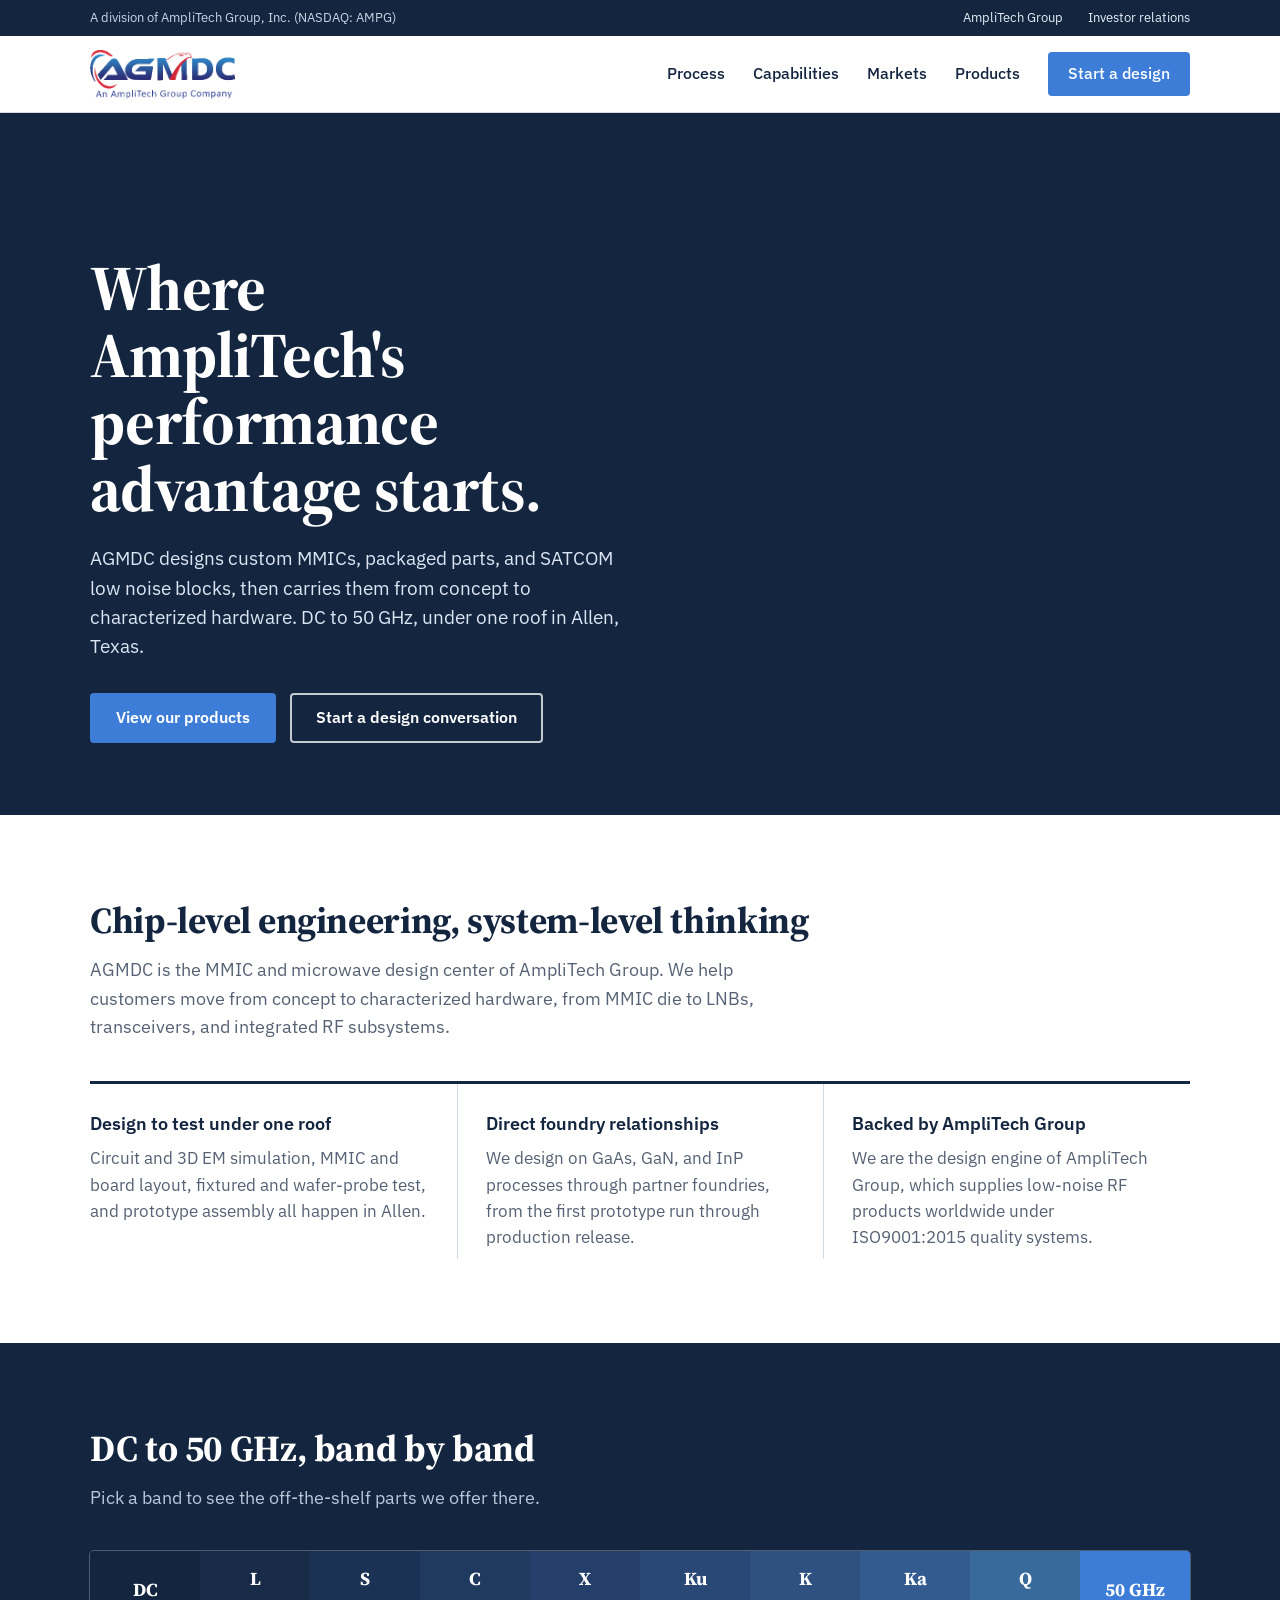
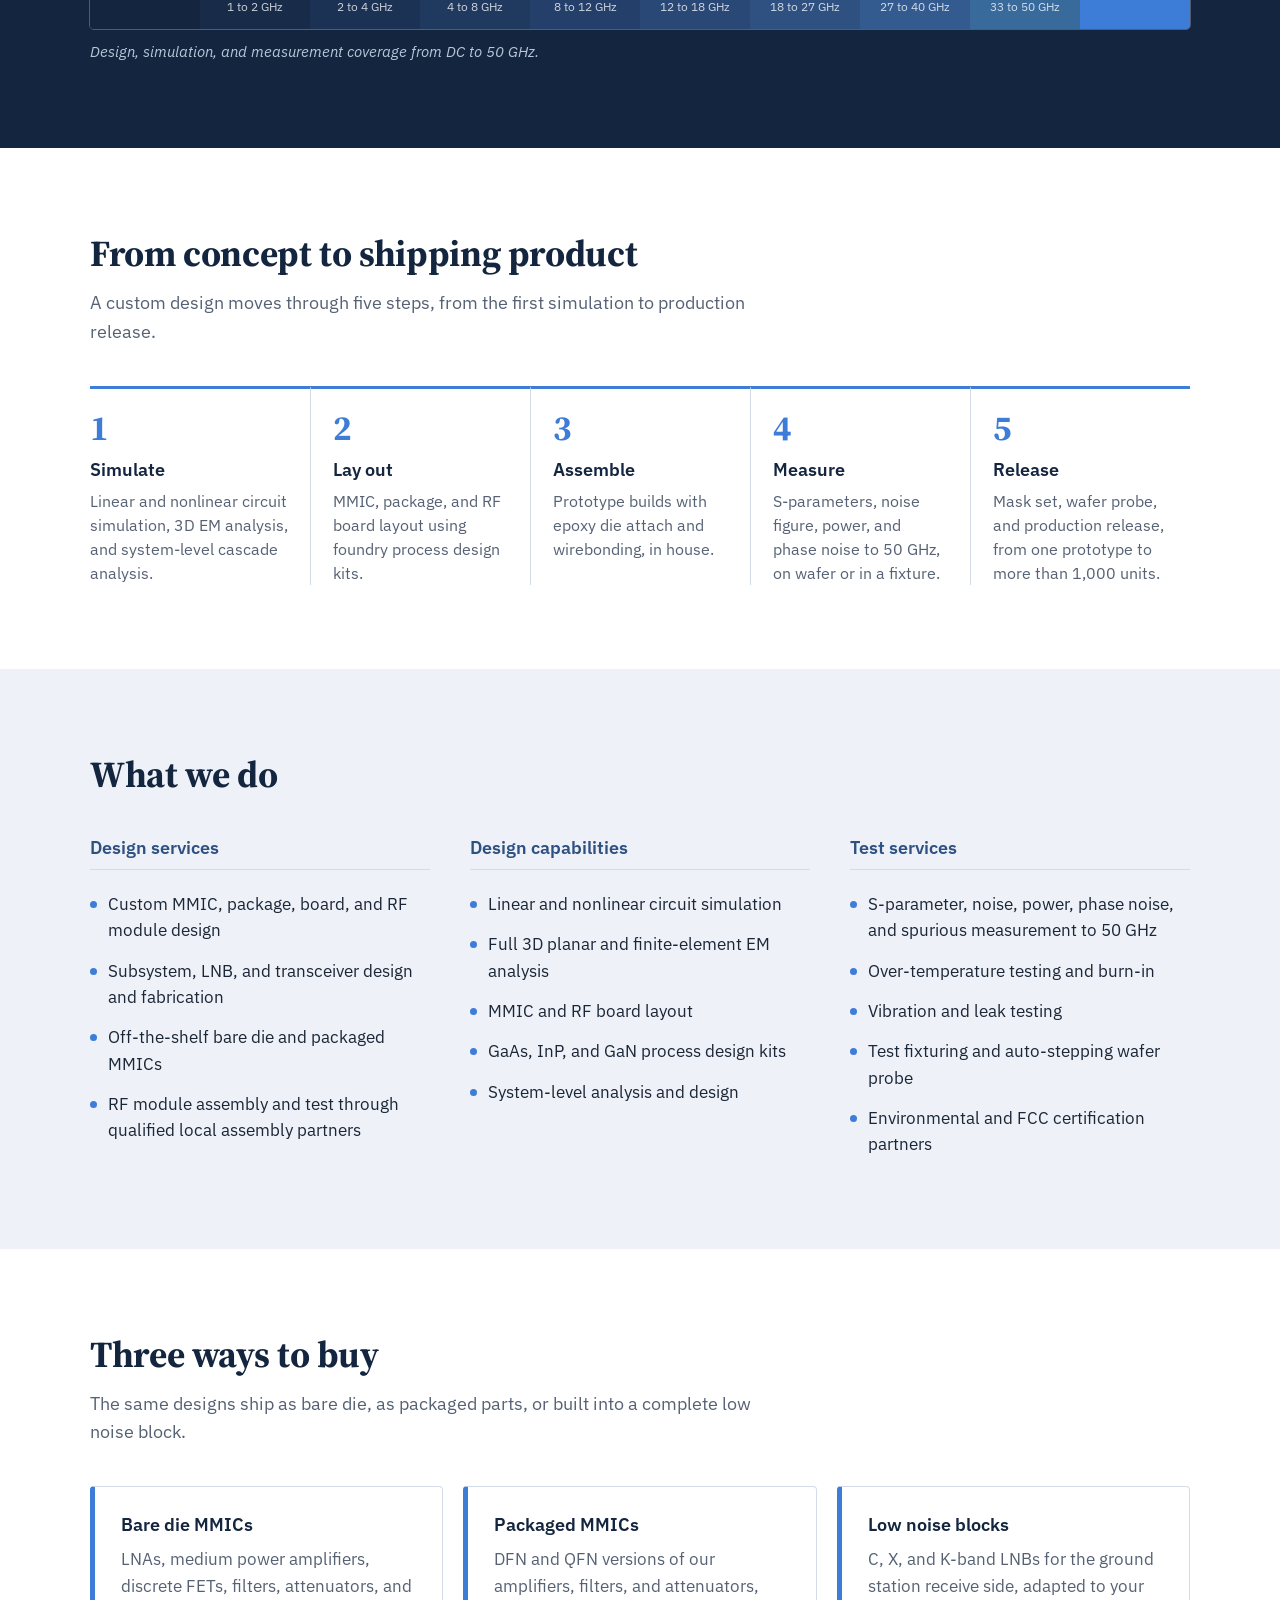
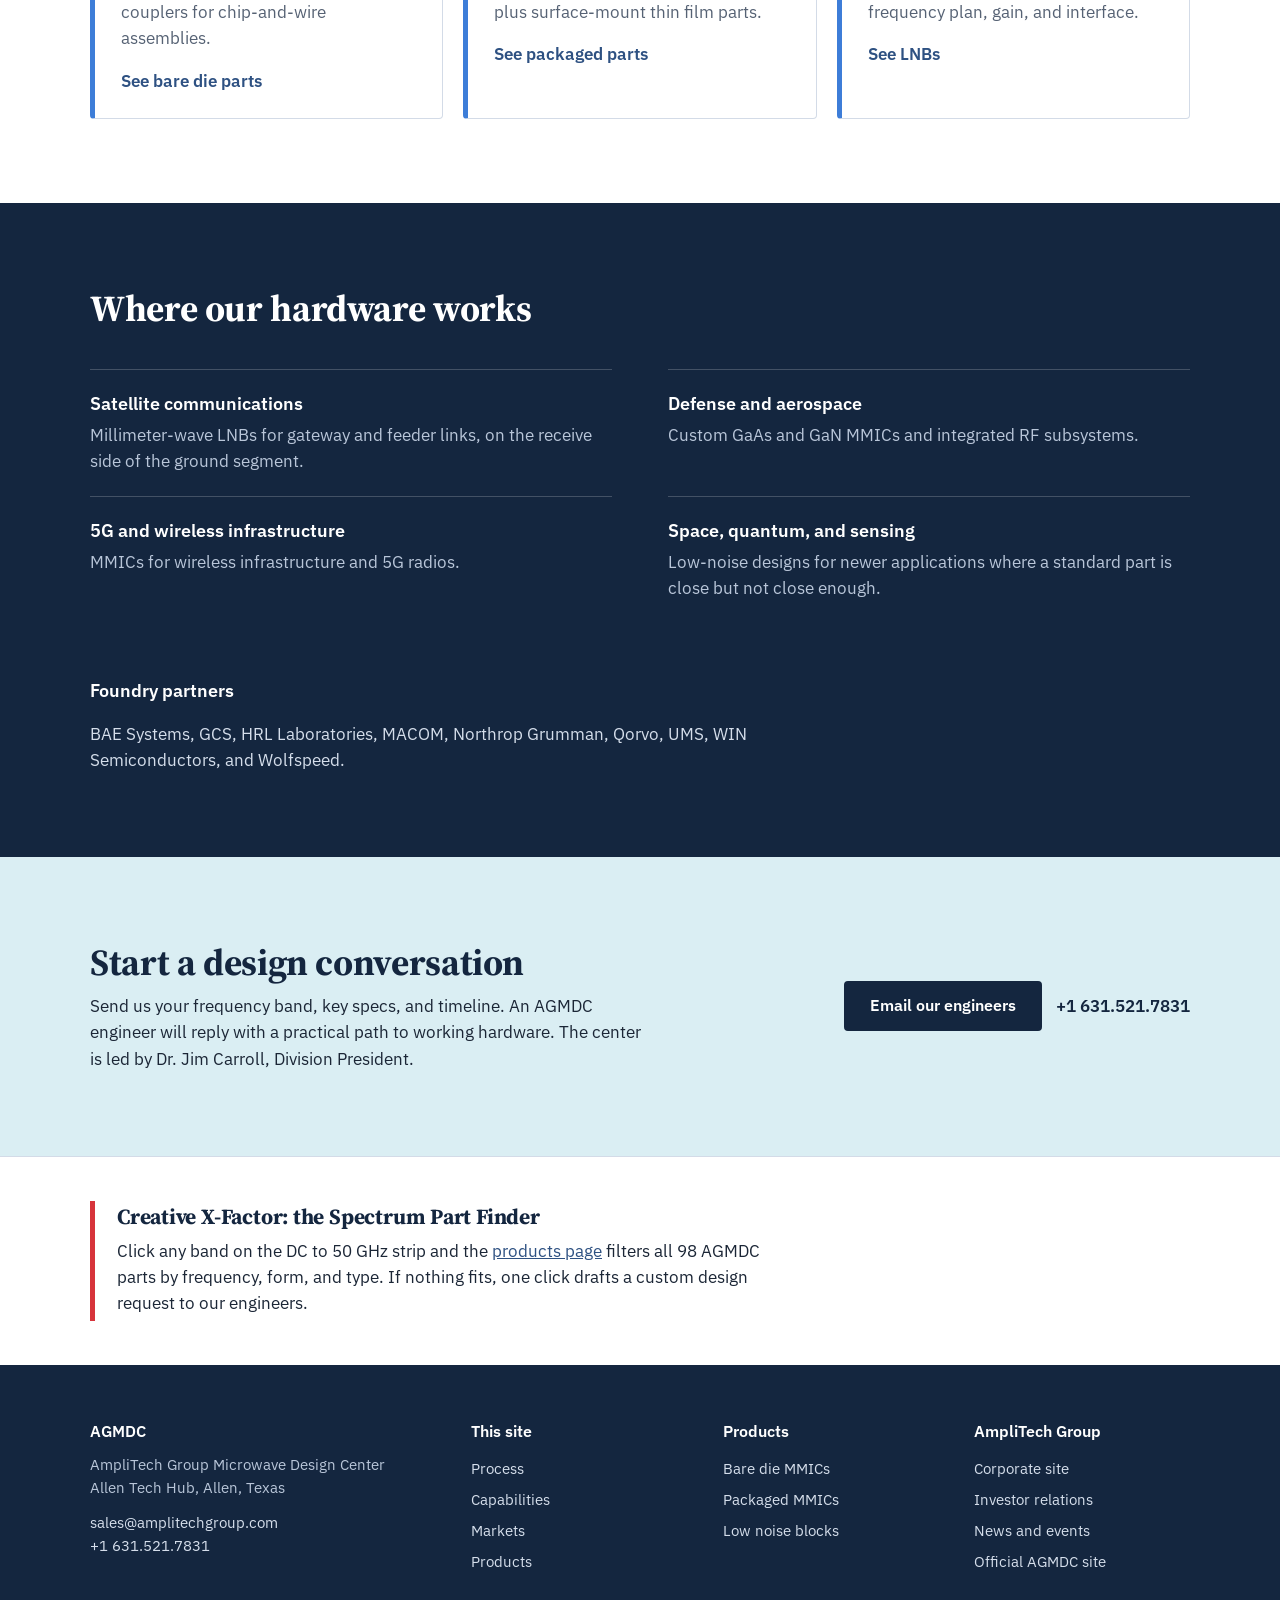
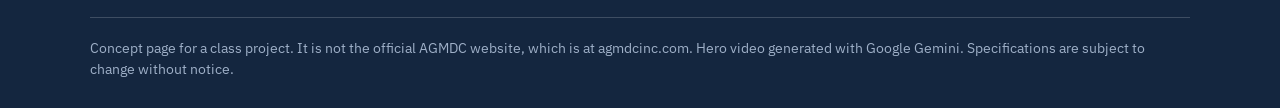
==== index.html @ 23bcea7c "Add files via upload Added initial pages - still need to stich in chatbot" ====
<!DOCTYPE html>
<html lang="en">
<head>
  <meta charset="utf-8">
  <meta name="viewport" content="width=device-width, initial-scale=1">
  <meta name="robots" content="noindex">
  <title>AGMDC | AmpliTech Group Microwave Design Center</title>
  <meta name="description" content="Concept page for AGMDC, the MMIC and microwave design center of AmpliTech Group. Custom MMICs, packaged parts, and SATCOM low noise blocks from concept to characterized hardware.">
  <link rel="preconnect" href="https://fonts.googleapis.com">
  <link rel="preconnect" href="https://fonts.gstatic.com" crossorigin>
  <link href="https://fonts.googleapis.com/css2?family=IBM+Plex+Sans:ital,wght@0,400;0,500;0,600;1,400&family=Source+Serif+4:wght@700&display=swap" rel="stylesheet">
  <link rel="stylesheet" href="styles.css">
</head>
<body>

  <div class="utility">
    <div class="wrap">
      <span class="tagline">A division of AmpliTech Group, Inc. (NASDAQ: AMPG)</span>
      <span>
        <a href="https://www.amplitechgroup.com">AmpliTech Group</a>
        <a href="https://www.amplitechgroup.com/investor-relations/">Investor relations</a>
      </span>
    </div>
  </div>

  <header class="nav">
    <div class="wrap">
      <a class="nav-logo" href="index.html"><img src="logo.png" alt="AGMDC, an AmpliTech Group company"></a>
      <nav class="nav-links" aria-label="Main">
        <a class="hide-sm" href="#process">Process</a>
        <a class="hide-sm" href="#capabilities">Capabilities</a>
        <a class="hide-sm" href="#markets">Markets</a>
        <a href="products.html">Products</a>
        <a class="btn btn-primary" href="mailto:sales@amplitechgroup.com?subject=AGMDC%20Design%20Consultation">Start a design</a>
      </nav>
    </div>
  </header>

  <main>

    <!-- Landing video: AI-generated with Google Gemini. Plays automatically, muted, on a loop. -->
    <section class="hero">
      <video autoplay muted loop playsinline preload="auto"
             aria-label="AI-generated video: an engineer lays out a circuit, the design becomes a packaged MMIC, and the chip links to a satellite.">
        <source src="hero.mp4" type="video/mp4">
      </video>
      <div class="wrap">
        <h1>Where AmpliTech's performance advantage starts.</h1>
        <p>AGMDC designs custom MMICs, packaged parts, and SATCOM low noise blocks, then carries them from concept to characterized hardware. DC to 50 GHz, under one roof in Allen, Texas.</p>
        <div class="hero-actions">
          <a class="btn btn-primary" href="products.html">View our products</a>
          <a class="btn btn-ghost" href="mailto:sales@amplitechgroup.com?subject=AGMDC%20Design%20Consultation">Start a design conversation</a>
        </div>
      </div>
    </section>

    <section class="section">
      <div class="wrap">
        <div class="section-head">
          <h2>Chip-level engineering, system-level thinking</h2>
          <p class="lede">AGMDC is the MMIC and microwave design center of AmpliTech Group. We help customers move from concept to characterized hardware, from MMIC die to LNBs, transceivers, and integrated RF subsystems.</p>
        </div>
        <div class="pillars">
          <div class="pillar">
            <h3>Design to test under one roof</h3>
            <p>Circuit and 3D EM simulation, MMIC and board layout, fixtured and wafer-probe test, and prototype assembly all happen in Allen.</p>
          </div>
          <div class="pillar">
            <h3>Direct foundry relationships</h3>
            <p>We design on GaAs, GaN, and InP processes through partner foundries, from the first prototype run through production release.</p>
          </div>
          <div class="pillar">
            <h3>Backed by AmpliTech Group</h3>
            <p>We are the design engine of AmpliTech Group, which supplies low-noise RF products worldwide under ISO9001:2015 quality systems.</p>
          </div>
        </div>
      </div>
    </section>

    <section class="section section-navy" id="coverage">
      <div class="wrap">
        <div class="section-head">
          <h2>DC to 50 GHz, band by band</h2>
          <p class="lede">Pick a band to see the off-the-shelf parts we offer there.</p>
        </div>
        <div class="bandstrip" role="group" aria-label="Frequency bands">
          <span class="cap b0">DC</span>
          <a class="b1" href="products.html?band=L">L<small>1 to 2 GHz</small></a>
          <a class="b2" href="products.html?band=S">S<small>2 to 4 GHz</small></a>
          <a class="b3" href="products.html?band=C">C<small>4 to 8 GHz</small></a>
          <a class="b4" href="products.html?band=X">X<small>8 to 12 GHz</small></a>
          <a class="b5" href="products.html?band=Ku">Ku<small>12 to 18 GHz</small></a>
          <a class="b6" href="products.html?band=K">K<small>18 to 27 GHz</small></a>
          <a class="b7" href="products.html?band=Ka">Ka<small>27 to 40 GHz</small></a>
          <a class="b8" href="products.html?band=Q">Q<small>33 to 50 GHz</small></a>
          <span class="cap b9">50 GHz</span>
        </div>
        <p class="bandstrip-note">Design, simulation, and measurement coverage from DC to 50 GHz.</p>
      </div>
    </section>

    <section class="section" id="process">
      <div class="wrap">
        <div class="section-head">
          <h2>From concept to shipping product</h2>
          <p class="lede">A custom design moves through five steps, from the first simulation to production release.</p>
        </div>
        <ol class="steps">
          <li>
            <h3>Simulate</h3>
            <p>Linear and nonlinear circuit simulation, 3D EM analysis, and system-level cascade analysis.</p>
          </li>
          <li>
            <h3>Lay out</h3>
            <p>MMIC, package, and RF board layout using foundry process design kits.</p>
          </li>
          <li>
            <h3>Assemble</h3>
            <p>Prototype builds with epoxy die attach and wirebonding, in house.</p>
          </li>
          <li>
            <h3>Measure</h3>
            <p>S-parameters, noise figure, power, and phase noise to 50 GHz, on wafer or in a fixture.</p>
          </li>
          <li>
            <h3>Release</h3>
            <p>Mask set, wafer probe, and production release, from one prototype to more than 1,000 units.</p>
          </li>
        </ol>
      </div>
    </section>

    <section class="section section-tint" id="capabilities">
      <div class="wrap">
        <div class="section-head">
          <h2>What we do</h2>
        </div>
        <div class="lists">
          <div>
            <h3>Design services</h3>
            <ul>
              <li>Custom MMIC, package, board, and RF module design</li>
              <li>Subsystem, LNB, and transceiver design and fabrication</li>
              <li>Off-the-shelf bare die and packaged MMICs</li>
              <li>RF module assembly and test through qualified local assembly partners</li>
            </ul>
          </div>
          <div>
            <h3>Design capabilities</h3>
            <ul>
              <li>Linear and nonlinear circuit simulation</li>
              <li>Full 3D planar and finite-element EM analysis</li>
              <li>MMIC and RF board layout</li>
              <li>GaAs, InP, and GaN process design kits</li>
              <li>System-level analysis and design</li>
            </ul>
          </div>
          <div>
            <h3>Test services</h3>
            <ul>
              <li>S-parameter, noise, power, phase noise, and spurious measurement to 50 GHz</li>
              <li>Over-temperature testing and burn-in</li>
              <li>Vibration and leak testing</li>
              <li>Test fixturing and auto-stepping wafer probe</li>
              <li>Environmental and FCC certification partners</li>
            </ul>
          </div>
        </div>
      </div>
    </section>

    <section class="section" id="products">
      <div class="wrap">
        <div class="section-head">
          <h2>Three ways to buy</h2>
          <p class="lede">The same designs ship as bare die, as packaged parts, or built into a complete low noise block.</p>
        </div>
        <div class="forms">
          <a class="form-link" href="products.html?form=die">
            <h3>Bare die MMICs</h3>
            <p>LNAs, medium power amplifiers, discrete FETs, filters, attenuators, and couplers for chip-and-wire assemblies.</p>
            <span>See bare die parts</span>
          </a>
          <a class="form-link" href="products.html?form=pkg">
            <h3>Packaged MMICs</h3>
            <p>DFN and QFN versions of our amplifiers, filters, and attenuators, plus surface-mount thin film parts.</p>
            <span>See packaged parts</span>
          </a>
          <a class="form-link" href="products.html?form=lnb">
            <h3>Low noise blocks</h3>
            <p>C, X, and K-band LNBs for the ground station receive side, adapted to your frequency plan, gain, and interface.</p>
            <span>See LNBs</span>
          </a>
        </div>
      </div>
    </section>

    <section class="section section-navy" id="markets">
      <div class="wrap">
        <div class="section-head">
          <h2>Where our hardware works</h2>
        </div>
        <div class="markets">
          <div class="market">
            <h3>Satellite communications</h3>
            <p>Millimeter-wave LNBs for gateway and feeder links, on the receive side of the ground segment.</p>
          </div>
          <div class="market">
            <h3>Defense and aerospace</h3>
            <p>Custom GaAs and GaN MMICs and integrated RF subsystems.</p>
          </div>
          <div class="market">
            <h3>5G and wireless infrastructure</h3>
            <p>MMICs for wireless infrastructure and 5G radios.</p>
          </div>
          <div class="market">
            <h3>Space, quantum, and sensing</h3>
            <p>Low-noise designs for newer applications where a standard part is close but not close enough.</p>
          </div>
        </div>
        <div class="section-head" style="margin: 56px 0 0;">
          <h3>Foundry partners</h3>
          <p class="foundries">BAE Systems, GCS, HRL Laboratories, MACOM, Northrop Grumman, Qorvo, UMS, WIN Semiconductors, and Wolfspeed.</p>
        </div>
      </div>
    </section>

    <section class="section contact" id="contact">
      <div class="wrap">
        <div>
          <h2>Start a design conversation</h2>
          <p>Send us your frequency band, key specs, and timeline. An AGMDC engineer will reply with a practical path to working hardware. The center is led by Dr. Jim Carroll, Division President.</p>
        </div>
        <div class="contact-actions">
          <a class="btn btn-navy" href="mailto:sales@amplitechgroup.com?subject=AGMDC%20Design%20Consultation">Email our engineers</a>
          <a class="phone" href="tel:+16315217831">+1 631.521.7831</a>
        </div>
      </div>
    </section>

    <!-- Lab 5 requirement: brief description (under 50 words) of the Creative X-Factor. -->
    <section class="xfactor" id="x-factor">
      <div class="wrap">
        <div class="box">
          <h2>Creative X-Factor: the Spectrum Part Finder</h2>
          <p>Click any band on the DC to 50 GHz strip and the <a href="products.html">products page</a> filters all 98 AGMDC parts by frequency, form, and type. If nothing fits, one click drafts a custom design request to our engineers.</p>
        </div>
      </div>
    </section>

  </main>

  <footer class="footer">
    <div class="wrap">
      <div class="footer-grid">
        <div>
          <h3>AGMDC</h3>
          <p>AmpliTech Group Microwave Design Center<br>Allen Tech Hub, Allen, Texas</p>
          <p style="margin-top:12px;"><a href="mailto:sales@amplitechgroup.com">sales@amplitechgroup.com</a><br><a href="tel:+16315217831">+1 631.521.7831</a></p>
        </div>
        <div>
          <h3>This site</h3>
          <ul>
            <li><a href="#process">Process</a></li>
            <li><a href="#capabilities">Capabilities</a></li>
            <li><a href="#markets">Markets</a></li>
            <li><a href="products.html">Products</a></li>
          </ul>
        </div>
        <div>
          <h3>Products</h3>
          <ul>
            <li><a href="products.html?form=die">Bare die MMICs</a></li>
            <li><a href="products.html?form=pkg">Packaged MMICs</a></li>
            <li><a href="products.html?form=lnb">Low noise blocks</a></li>
          </ul>
        </div>
        <div>
          <h3>AmpliTech Group</h3>
          <ul>
            <li><a href="https://www.amplitechgroup.com">Corporate site</a></li>
            <li><a href="https://www.amplitechgroup.com/investor-relations/">Investor relations</a></li>
            <li><a href="https://www.amplitechgroup.com/news-and-events/">News and events</a></li>
            <li><a href="https://www.agmdcinc.com">Official AGMDC site</a></li>
          </ul>
        </div>
      </div>
      <p class="footer-note">Concept page for a class project. It is not the official AGMDC website, which is at agmdcinc.com. Hero video generated with Google Gemini. Specifications are subject to change without notice.</p>
    </div>
  </footer>

  <script src="chatbot.js"></script>
  <script>
    // Belt and braces for autoplay: some browsers need an explicit play() call.
    (function () {
      var v = document.querySelector(".hero video");
      if (!v) return;
      v.muted = true;
      var p = v.play();
      if (p && p.catch) p.catch(function () {});
    })();
  </script>
</body>
</html>
---- styles.css ----
/* AGMDC concept site. Shared styles for index.html and products.html.
   Palette and type are taken from the AGMDC marketing components sheet (Rev 14). */

:root {
  --navy: #14263f;
  --navy-2: #1c3254;
  --blue: #3d7dd8;
  --blue-deep: #2e5182;
  --panel: #eef2f8;
  --ice: #daeef3;
  --ink: #1b2636;
  --muted: #566274;
  --line: #d3dbe7;
  --white: #ffffff;
  --red: #d7343b;

  --serif: Cambria, "Source Serif 4", Georgia, "Times New Roman", serif;
  --sans: "IBM Plex Sans", "Segoe UI", Helvetica, Arial, sans-serif;

  --wrap: 1180px;
  --gutter: clamp(20px, 4vw, 40px);
}

* { box-sizing: border-box; }

html { scroll-behavior: smooth; }

body {
  margin: 0;
  font-family: var(--sans);
  font-size: 17px;
  line-height: 1.55;
  color: var(--ink);
  background: var(--white);
  -webkit-font-smoothing: antialiased;
}

img, video { max-width: 100%; display: block; }

a { color: var(--blue-deep); }
a:hover { color: var(--blue); }

:focus-visible {
  outline: 3px solid var(--blue);
  outline-offset: 3px;
}

h1, h2, h3 { margin: 0; color: var(--navy); }

h1, h2 {
  font-family: var(--serif);
  font-weight: 700;
  letter-spacing: -0.01em;
}

h1 { font-size: clamp(2.3rem, 5.2vw, 4rem); line-height: 1.05; }
h2 { font-size: clamp(1.7rem, 3vw, 2.3rem); line-height: 1.15; }
h3 { font-family: var(--sans); font-size: 1.12rem; font-weight: 600; line-height: 1.3; }

p { margin: 0; }

.wrap {
  width: 100%;
  max-width: var(--wrap);
  margin: 0 auto;
  padding: 0 var(--gutter);
}

.lede { font-size: 1.15rem; color: var(--muted); max-width: 62ch; }

/* ---------- Utility bar and navigation ---------- */

.utility {
  background: var(--navy);
  color: #c9d4e4;
  font-size: 0.82rem;
}
.utility .wrap {
  display: flex;
  justify-content: space-between;
  align-items: center;
  gap: 16px;
  min-height: 36px;
}
.utility a { color: #e6edf7; text-decoration: none; margin-left: 22px; }
.utility a:hover { color: var(--white); text-decoration: underline; }

.nav {
  background: var(--white);
  border-bottom: 1px solid var(--line);
  position: sticky;
  top: 0;
  z-index: 40;
}
.nav .wrap {
  display: flex;
  align-items: center;
  justify-content: space-between;
  gap: 24px;
  min-height: 76px;
}
.nav-logo { flex-shrink: 0; }
.nav-logo img { height: 50px; width: auto; }
.nav-links { display: flex; align-items: center; gap: 28px; }
.nav-links a {
  color: var(--navy);
  text-decoration: none;
  font-weight: 500;
  font-size: 0.97rem;
  padding: 6px 0;
  border-bottom: 2px solid transparent;
}
.nav-links a:hover,
.nav-links a[aria-current="page"] { border-bottom-color: var(--blue); }

/* ---------- Buttons ---------- */

.btn {
  display: inline-block;
  font-family: var(--sans);
  font-size: 0.98rem;
  font-weight: 600;
  line-height: 1;
  padding: 15px 24px;
  border-radius: 4px;
  border: 2px solid transparent;
  text-decoration: none;
  cursor: pointer;
  white-space: nowrap;
}
.btn-primary { background: var(--blue); color: var(--white); border-color: var(--blue); }
.btn-primary:hover { background: #2f6cc4; border-color: #2f6cc4; color: var(--white); }
.btn-ghost { background: transparent; color: var(--white); border-color: rgba(255, 255, 255, 0.75); }
.btn-ghost:hover { background: var(--white); color: var(--navy); }
.btn-navy { background: var(--navy); color: var(--white); border-color: var(--navy); }
.btn-navy:hover { background: var(--navy-2); color: var(--white); }
.nav-links a.btn { padding: 12px 18px; border-bottom-width: 2px; color: var(--white); }
.nav-links a.btn:hover { border-bottom-color: #2f6cc4; }

/* ---------- Hero with background video ---------- */

.hero {
  position: relative;
  background: var(--navy);
  color: var(--white);
  min-height: min(78vh, 720px);
  display: flex;
  align-items: flex-end;
  overflow: hidden;
}
.hero video {
  position: absolute;
  inset: 0;
  width: 100%;
  height: 100%;
  object-fit: cover;
}
.hero::after {
  content: "";
  position: absolute;
  inset: 0;
  background:
    linear-gradient(90deg, rgba(20, 38, 63, 0.9) 0%, rgba(20, 38, 63, 0.62) 38%, rgba(20, 38, 63, 0.08) 72%),
    linear-gradient(0deg, rgba(20, 38, 63, 0.7) 0%, rgba(20, 38, 63, 0) 40%);
}
.hero .wrap { position: relative; z-index: 2; padding-top: 96px; padding-bottom: 72px; }
.hero h1 { color: var(--white); max-width: 14ch; }
.hero p {
  margin-top: 22px;
  max-width: 50ch;
  font-size: 1.18rem;
  color: #dbe5f3;
}
.hero-actions { display: flex; flex-wrap: wrap; gap: 14px; margin-top: 32px; }

/* ---------- Sections ---------- */

.section { padding: 84px 0; }
.section-tint { background: var(--panel); }
.section-navy { background: var(--navy); color: #d5deeb; }
.section-navy h2, .section-navy h3 { color: var(--white); }
.section-head { margin-bottom: 40px; }
.section-head .lede { margin-top: 14px; }
.section-navy .lede { color: #b9c6d9; }

/* Three pillars */
.pillars {
  display: grid;
  grid-template-columns: repeat(3, 1fr);
  gap: 0;
  border-top: 3px solid var(--navy);
}
.pillar { padding: 28px 28px 8px 0; }
.pillar + .pillar { padding-left: 28px; border-left: 1px solid var(--line); }
.pillar p { margin-top: 10px; color: var(--muted); }

/* ---------- Band strip (the signature element) ---------- */

.bandstrip {
  display: grid;
  grid-template-columns: repeat(10, 1fr);
  border-radius: 4px;
  overflow: hidden;
}
.bandstrip > * {
  display: flex;
  flex-direction: column;
  align-items: center;
  justify-content: center;
  gap: 4px;
  min-height: 78px;
  padding: 10px 4px;
  color: var(--white);
  font-family: var(--serif);
  font-weight: 700;
  font-size: 1.15rem;
  text-decoration: none;
  border: 0;
  cursor: pointer;
  position: relative;
  min-width: 0;
}
.bandstrip .cap { cursor: default; }
.bandstrip small {
  font-family: var(--sans);
  font-weight: 400;
  font-size: 0.72rem;
  color: rgba(255, 255, 255, 0.78);
  white-space: nowrap;
}
.bandstrip .b0 { background: #14263f; }
.bandstrip .b1 { background: #182c49; }
.bandstrip .b2 { background: #1c3254; }
.bandstrip .b3 { background: #20395f; }
.bandstrip .b4 { background: #24406a; }
.bandstrip .b5 { background: #294876; }
.bandstrip .b6 { background: #2e5182; }
.bandstrip .b7 { background: #335b8f; }
.bandstrip .b8 { background: #386a9c; }
.bandstrip .b9 { background: #3d7dd8; }
.bandstrip a:hover,
.bandstrip button:hover { color: var(--white); box-shadow: inset 0 -5px 0 var(--white); }
.bandstrip button[aria-pressed="true"] {
  background: var(--white);
  color: var(--navy);
  box-shadow: inset 0 0 0 3px var(--blue);
}
.bandstrip button[aria-pressed="true"] small { color: var(--muted); }
.bandstrip-note { margin-top: 12px; font-size: 0.92rem; color: var(--muted); font-style: italic; }
.section-navy .bandstrip-note { color: #b9c6d9; }
.section-navy .bandstrip { outline: 1px solid rgba(255, 255, 255, 0.25); }

/* ---------- Process (a real sequence, so it is numbered) ---------- */

.steps {
  list-style: none;
  margin: 0;
  padding: 0;
  display: grid;
  grid-template-columns: repeat(5, 1fr);
  counter-reset: step;
}
.steps li {
  counter-increment: step;
  padding: 22px 22px 0 0;
  border-top: 3px solid var(--blue);
  position: relative;
}
.steps li + li { padding-left: 22px; border-left: 1px solid var(--line); }
.steps li::before {
  content: counter(step);
  display: block;
  font-family: var(--serif);
  font-weight: 700;
  font-size: 2.2rem;
  line-height: 1;
  color: var(--blue);
  margin-bottom: 12px;
}
.steps p { margin-top: 8px; color: var(--muted); font-size: 0.97rem; }

/* ---------- Capability lists ---------- */

.lists { display: grid; grid-template-columns: repeat(3, 1fr); gap: 40px; }
.lists h3 { color: var(--blue-deep); padding-bottom: 10px; border-bottom: 1px solid var(--line); }
.lists ul { margin: 14px 0 0; padding: 0; list-style: none; }
.lists li { padding: 7px 0 7px 18px; position: relative; }
.lists li::before {
  content: "";
  position: absolute;
  left: 0;
  top: 17px;
  width: 7px;
  height: 7px;
  background: var(--blue);
  border-radius: 50%;
}

/* ---------- Product form links ---------- */

.forms { display: grid; grid-template-columns: repeat(3, 1fr); gap: 20px; }
.form-link {
  display: block;
  background: var(--white);
  border: 1px solid var(--line);
  border-left: 5px solid var(--blue);
  border-radius: 4px;
  padding: 26px 26px 24px;
  text-decoration: none;
  color: var(--ink);
}
.form-link:hover { border-color: var(--blue); color: var(--ink); background: #f8fafd; }
.form-link p { margin-top: 10px; color: var(--muted); }
.form-link span { display: inline-block; margin-top: 16px; font-weight: 600; color: var(--blue-deep); }

/* ---------- Markets ---------- */

.markets { display: grid; grid-template-columns: repeat(2, 1fr); gap: 0 56px; }
.market { padding: 22px 0; border-top: 1px solid rgba(255, 255, 255, 0.2); }
.market p { margin-top: 6px; color: #b9c6d9; }

.foundries { margin-top: 18px; font-size: 1.05rem; max-width: 70ch; }

/* ---------- Contact band ---------- */

.contact { background: var(--ice); }
.contact .wrap {
  display: flex;
  align-items: center;
  justify-content: space-between;
  gap: 32px;
  flex-wrap: wrap;
}
.contact p { margin-top: 10px; max-width: 56ch; }
.contact-actions { display: flex; flex-wrap: wrap; gap: 14px; align-items: center; }
.contact-actions .phone { font-weight: 600; color: var(--navy); text-decoration: none; }

/* ---------- X-Factor note ---------- */

.xfactor { padding: 44px 0; border-top: 1px solid var(--line); }
.xfactor .box {
  border-left: 5px solid var(--red);
  padding: 4px 0 4px 22px;
  max-width: 70ch;
}
.xfactor h2 { font-size: 1.35rem; }
.xfactor p { margin-top: 8px; }

/* ---------- Footer ---------- */

.footer { background: var(--navy); color: #b9c6d9; font-size: 0.93rem; padding: 56px 0 28px; }
.footer-grid { display: grid; grid-template-columns: 1.6fr 1fr 1fr 1fr; gap: 36px; }
.footer h3 { color: var(--white); font-size: 0.98rem; margin-bottom: 12px; }
.footer ul { list-style: none; margin: 0; padding: 0; }
.footer li { padding: 4px 0; }
.footer a { color: #d5deeb; text-decoration: none; }
.footer a:hover { color: var(--white); text-decoration: underline; }
.footer-note {
  margin-top: 40px;
  padding-top: 20px;
  border-top: 1px solid rgba(255, 255, 255, 0.18);
  font-size: 0.85rem;
  color: #9fb0c8;
}

/* ---------- Products page ---------- */

.page-head { background: var(--navy); color: #d5deeb; padding: 64px 0 56px; }
.page-head h1 { color: var(--white); font-size: clamp(2rem, 4.2vw, 3.1rem); max-width: 20ch; }
.page-head p { margin-top: 18px; max-width: 64ch; font-size: 1.1rem; }
.page-head a { color: var(--white); }

.finder { padding: 48px 0 20px; }
.finder h2 { margin-bottom: 8px; }
.finder > .wrap > p { color: var(--muted); max-width: 66ch; margin-bottom: 26px; }

.controls {
  display: grid;
  grid-template-columns: auto 1fr 1fr;
  gap: 20px 24px;
  align-items: end;
  margin-top: 24px;
}
.field label, .field .label {
  display: block;
  font-size: 0.86rem;
  font-weight: 600;
  color: var(--navy);
  margin-bottom: 7px;
}
.seg { display: inline-flex; border: 1px solid var(--navy); border-radius: 4px; overflow: hidden; }
.seg button {
  font: inherit;
  font-size: 0.93rem;
  font-weight: 500;
  padding: 11px 15px;
  background: var(--white);
  color: var(--navy);
  border: 0;
  border-left: 1px solid var(--navy);
  cursor: pointer;
  white-space: nowrap;
}
.seg button:first-child { border-left: 0; }
.seg button[aria-pressed="true"] { background: var(--navy); color: var(--white); }
.field select, .field input {
  font: inherit;
  font-size: 0.97rem;
  width: 100%;
  padding: 10px 12px;
  border: 1px solid #9aa8bc;
  border-radius: 4px;
  background: var(--white);
  color: var(--ink);
}

.status {
  display: flex;
  align-items: center;
  justify-content: space-between;
  gap: 18px;
  flex-wrap: wrap;
  margin-top: 26px;
  padding: 16px 20px;
  background: var(--panel);
  border-left: 5px solid var(--blue);
  border-radius: 4px;
}
.status strong { font-family: var(--serif); font-size: 1.3rem; color: var(--navy); }
.status-actions { display: flex; gap: 12px; align-items: center; flex-wrap: wrap; }
.linkbtn {
  font: inherit;
  font-size: 0.93rem;
  background: none;
  border: 0;
  padding: 0;
  color: var(--blue-deep);
  text-decoration: underline;
  cursor: pointer;
}

.results { padding: 12px 0 56px; }
.cat { margin-top: 36px; }
.cat h3 { font-family: var(--serif); font-size: 1.35rem; font-weight: 700; }
.cat h3 span { font-family: var(--sans); font-size: 0.9rem; font-weight: 400; color: var(--muted); margin-left: 8px; }
.cat-note { font-size: 0.88rem; color: var(--muted); margin-top: 8px; }
.tablewrap { margin-top: 12px; overflow-x: auto; border: 1px solid var(--line); border-radius: 4px; }
table { border-collapse: collapse; width: 100%; font-size: 0.93rem; font-variant-numeric: tabular-nums; }
th {
  background: var(--navy);
  color: var(--white);
  font-weight: 600;
  text-align: left;
  padding: 10px 12px;
  white-space: nowrap;
}
td { padding: 9px 12px; border-top: 1px solid var(--line); white-space: nowrap; }
tbody tr:nth-child(even) td { background: #f6f8fc; }
td.part { font-weight: 600; color: var(--navy); }
.flag {
  display: inline-block;
  margin-left: 8px;
  padding: 2px 7px;
  font-size: 0.72rem;
  font-weight: 600;
  border-radius: 3px;
  vertical-align: 1px;
}
.flag-dev { background: #fdecd2; color: #7a4a00; }
.flag-xmw { background: #dbe9fb; color: #1d4a8f; }

.empty {
  margin-top: 30px;
  padding: 36px;
  background: var(--navy);
  color: #d5deeb;
  border-radius: 4px;
}
.empty h3 { color: var(--white); font-family: var(--serif); font-size: 1.5rem; }
.empty p { margin: 10px 0 22px; max-width: 60ch; }

.legend { font-size: 0.88rem; color: var(--muted); margin-top: 28px; }
.legend p + p { margin-top: 4px; }

.about-products { max-width: 70ch; }
.about-products p + p { margin-top: 14px; }

/* ---------- Chatbot launcher (markup is injected by chatbot.js) ---------- */

.chat-launch {
  position: fixed;
  right: 22px;
  bottom: 22px;
  z-index: 60;
  display: flex;
  align-items: center;
  gap: 10px;
  font: inherit;
  font-weight: 600;
  font-size: 0.97rem;
  color: var(--white);
  background: var(--navy);
  border: 2px solid var(--white);
  border-radius: 999px;
  padding: 13px 20px;
  box-shadow: 0 6px 22px rgba(20, 38, 63, 0.35);
  cursor: pointer;
}
.chat-launch:hover { background: var(--blue-deep); }
.chat-launch .dot { width: 10px; height: 10px; border-radius: 50%; background: #5fd08a; }
.chat-panel {
  position: fixed;
  right: 22px;
  bottom: 86px;
  z-index: 60;
  width: min(400px, calc(100vw - 32px));
  height: min(600px, calc(100vh - 120px));
  background: var(--white);
  border: 1px solid var(--line);
  border-radius: 8px;
  box-shadow: 0 18px 50px rgba(20, 38, 63, 0.35);
  display: none;
  flex-direction: column;
  overflow: hidden;
}
.chat-panel.open { display: flex; }
.chat-head {
  display: flex;
  justify-content: space-between;
  align-items: center;
  background: var(--navy);
  color: var(--white);
  padding: 12px 16px;
  font-weight: 600;
}
.chat-head button {
  font: inherit;
  background: none;
  border: 0;
  color: var(--white);
  cursor: pointer;
  font-size: 0.9rem;
  text-decoration: underline;
}
.chat-body { flex: 1; min-height: 0; }
.chat-body iframe { width: 100%; height: 100%; border: 0; }
.chat-msg { padding: 22px; font-size: 0.97rem; }
.chat-msg p + p { margin-top: 12px; }

/* ---------- Responsive ---------- */

@media (max-width: 980px) {
  .steps { grid-template-columns: repeat(2, 1fr); gap: 24px 0; }
  .steps li:nth-child(odd) { padding-left: 0; border-left: 0; }
  .lists { grid-template-columns: 1fr; gap: 28px; }
  .forms { grid-template-columns: 1fr; }
  .footer-grid { grid-template-columns: 1fr 1fr; }
  .controls { grid-template-columns: 1fr; }
}

@media (max-width: 760px) {
  body { font-size: 16px; }
  .section { padding: 60px 0; }
  .utility .tagline { display: none; }
  .utility .wrap { justify-content: flex-end; }
  .nav-links a.hide-sm { display: none; }
  .nav-links { gap: 16px; }
  .nav-logo img { height: 40px; }
  .pillars { grid-template-columns: 1fr; }
  .pillar, .pillar + .pillar { padding: 22px 0 6px; border-left: 0; border-top: 1px solid var(--line); }
  .pillar:first-child { border-top: 0; }
  .bandstrip { grid-template-columns: repeat(5, 1fr); }
  .bandstrip > * { min-height: 66px; font-size: 0.98rem; padding: 8px 2px; }
  .bandstrip small { white-space: normal; text-align: center; font-size: 0.64rem; line-height: 1.2; }
  .nav-links a.btn { padding: 10px 12px; font-size: 0.88rem; }
  .nav .wrap { gap: 12px; }
  .markets { grid-template-columns: 1fr; }
  .seg { display: flex; flex-wrap: wrap; }
  .seg button { flex: 1 1 auto; }
  .hero .wrap { padding-top: 72px; padding-bottom: 48px; }
  .hero::after {
    background: linear-gradient(0deg, rgba(20, 38, 63, 0.92) 0%, rgba(20, 38, 63, 0.55) 60%, rgba(20, 38, 63, 0.25) 100%);
  }
}
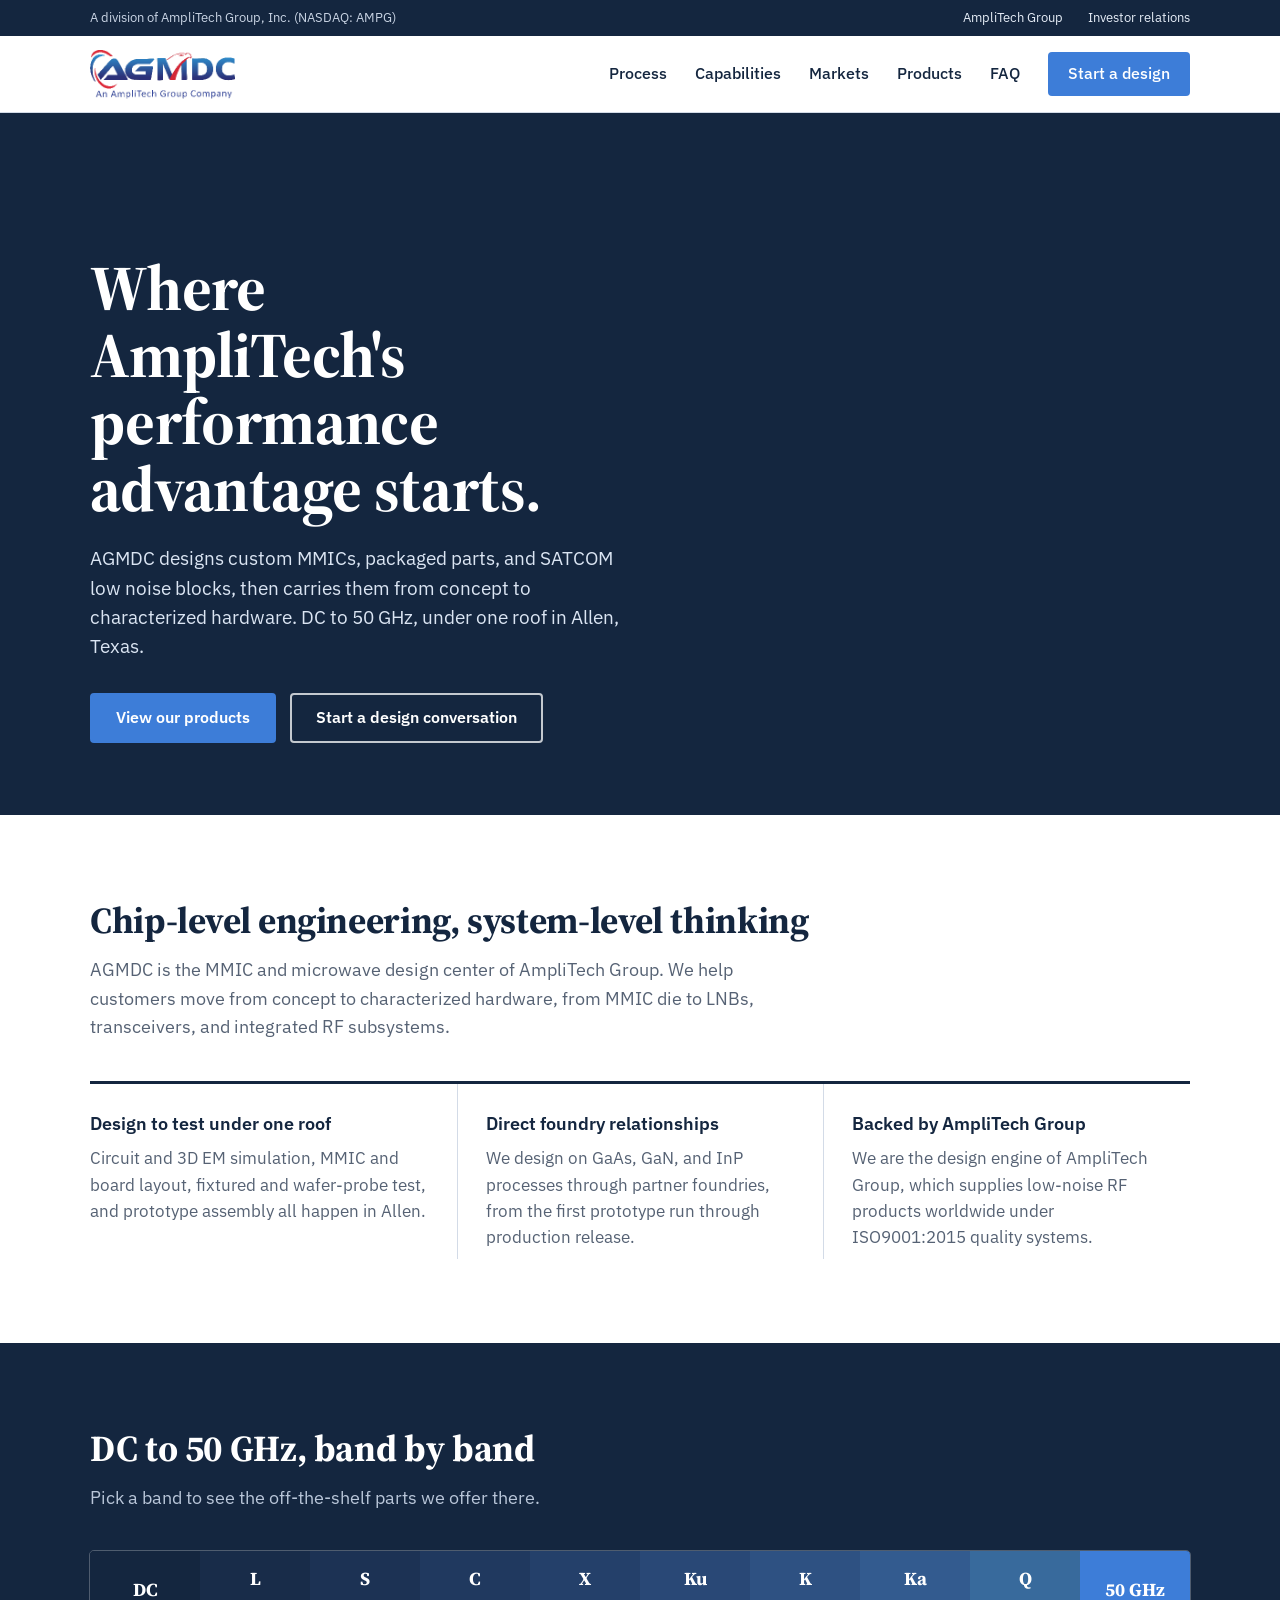
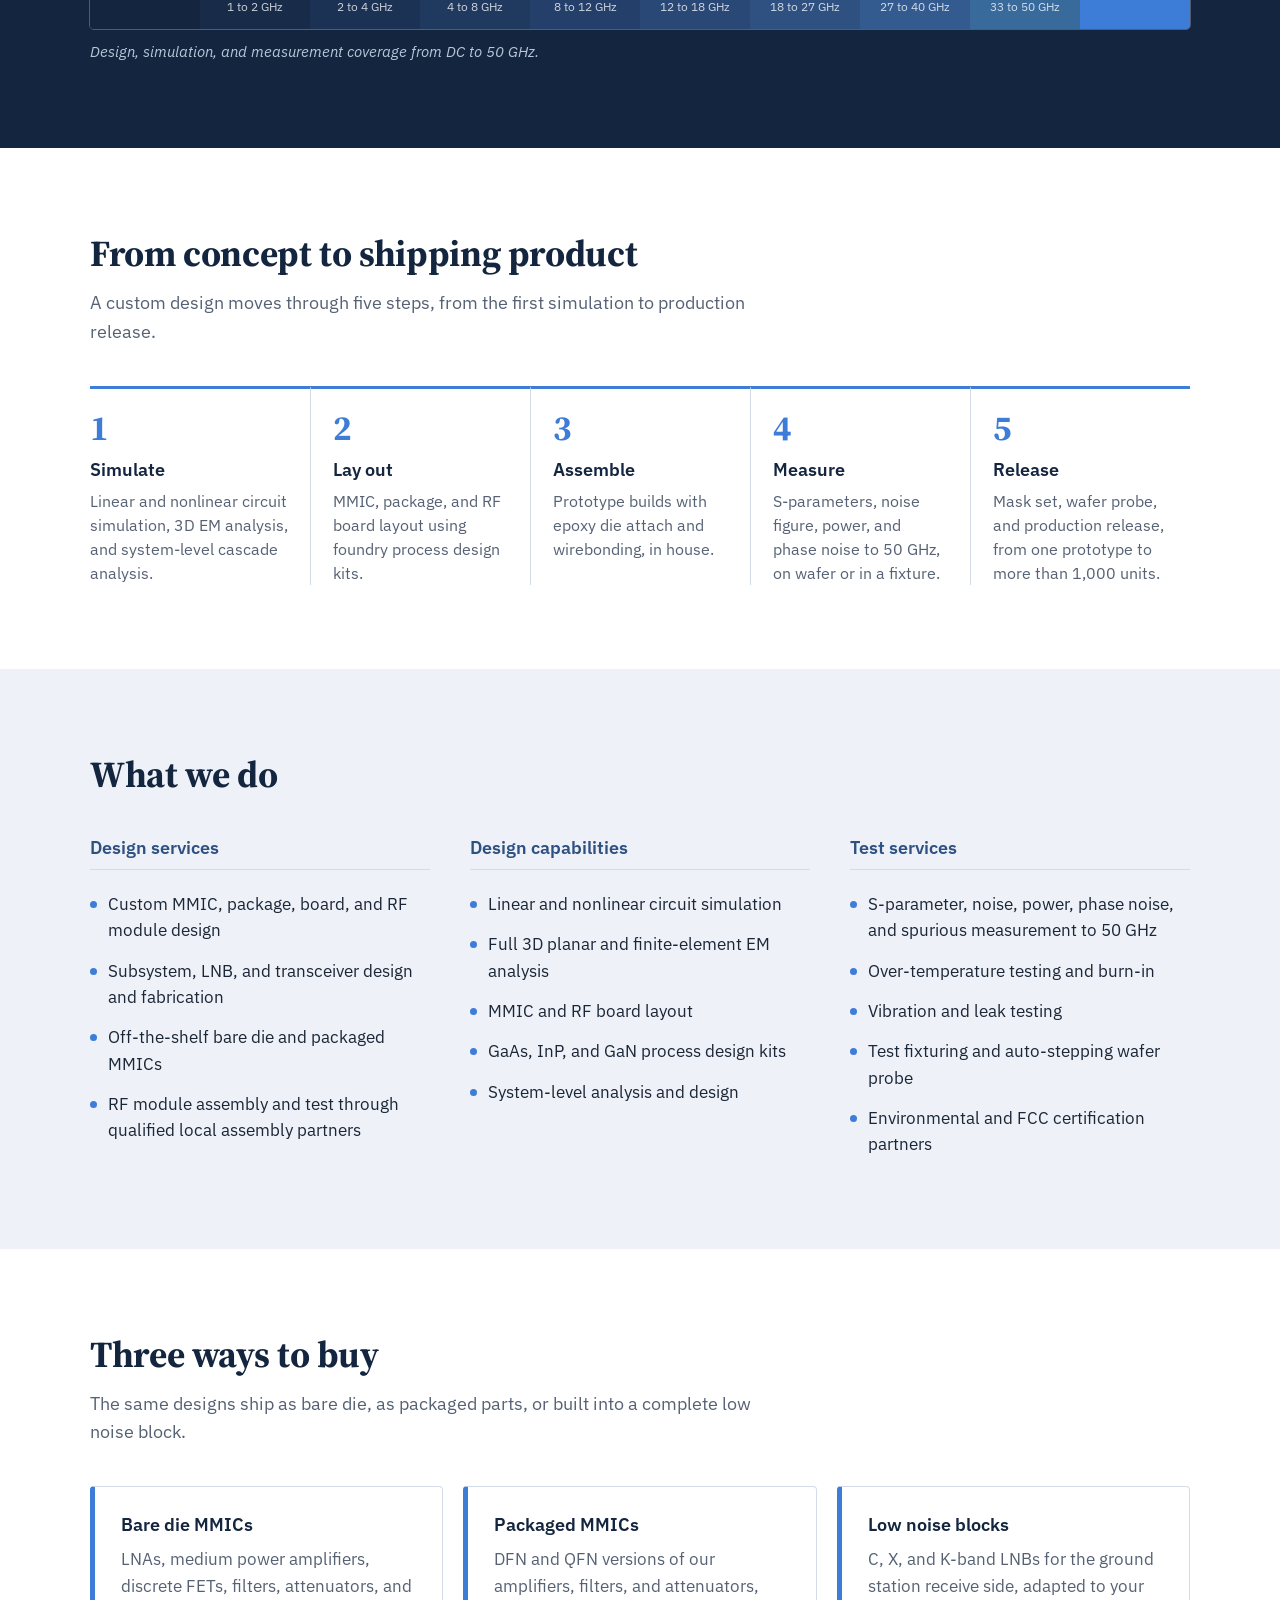
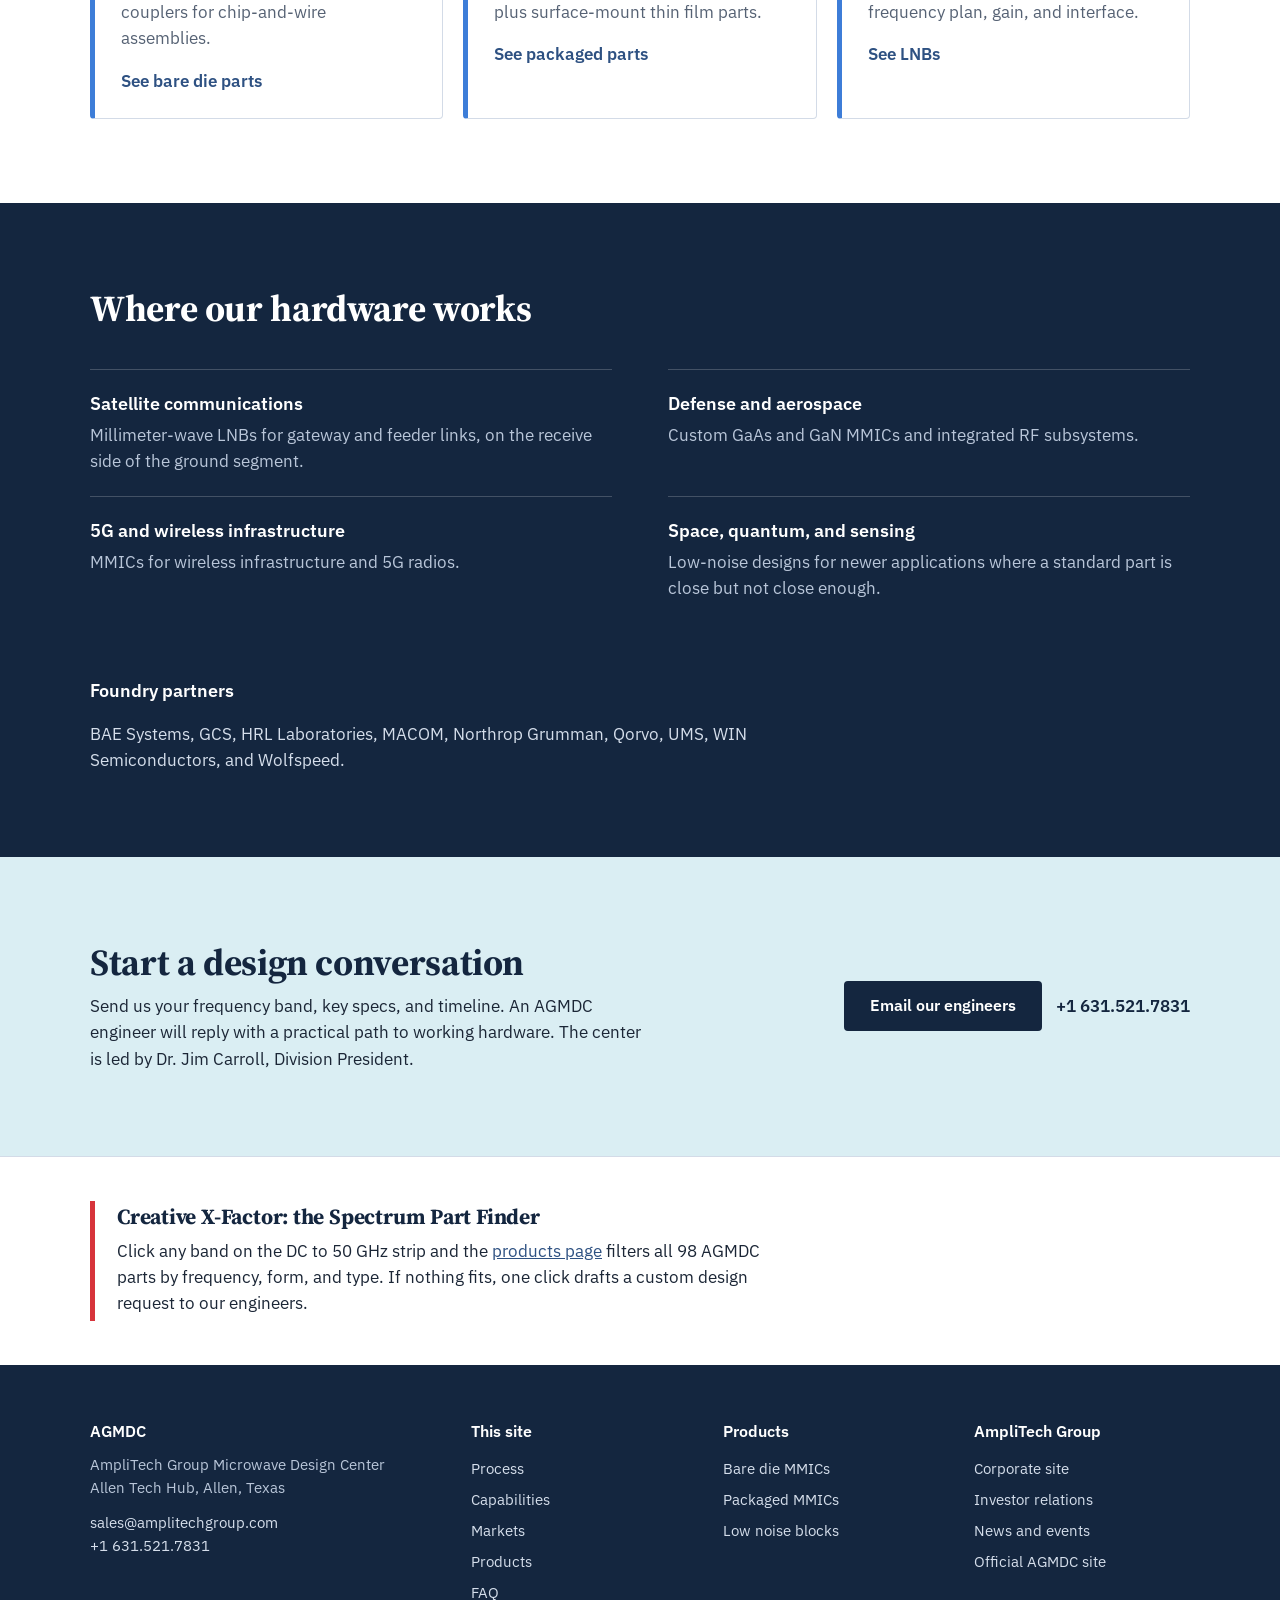
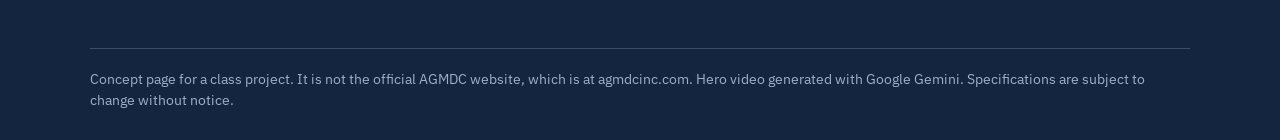
==== commit a00cb2fb: "updating with FAQ, index, and new products" ====
--- a/index.html
+++ b/index.html
@@ -31,6 +31,7 @@
         <a class="hide-sm" href="#capabilities">Capabilities</a>
         <a class="hide-sm" href="#markets">Markets</a>
         <a href="products.html">Products</a>
+        <a class="hide-sm" href="faq.html">FAQ</a>
         <a class="btn btn-primary" href="mailto:sales@amplitechgroup.com?subject=AGMDC%20Design%20Consultation">Start a design</a>
       </nav>
     </div>
@@ -265,6 +266,7 @@
             <li><a href="#capabilities">Capabilities</a></li>
             <li><a href="#markets">Markets</a></li>
             <li><a href="products.html">Products</a></li>
+            <li><a href="faq.html">FAQ</a></li>
           </ul>
         </div>
         <div>
@@ -289,7 +291,9 @@
     </div>
   </footer>
 
-  <script src="chatbot.js"></script>
+  <!-- Chatling chatbot (Lab 3 bot), floating chat widget -->
+  <script> window.chtlConfig = { chatbotId: "2329735411" } </script>
+  <script async data-id="2329735411" id="chtl-script" type="text/javascript" src="https://chatling.ai/js/embed.js"></script>
   <script>
     // Belt and braces for autoplay: some browsers need an explicit play() call.
     (function () {
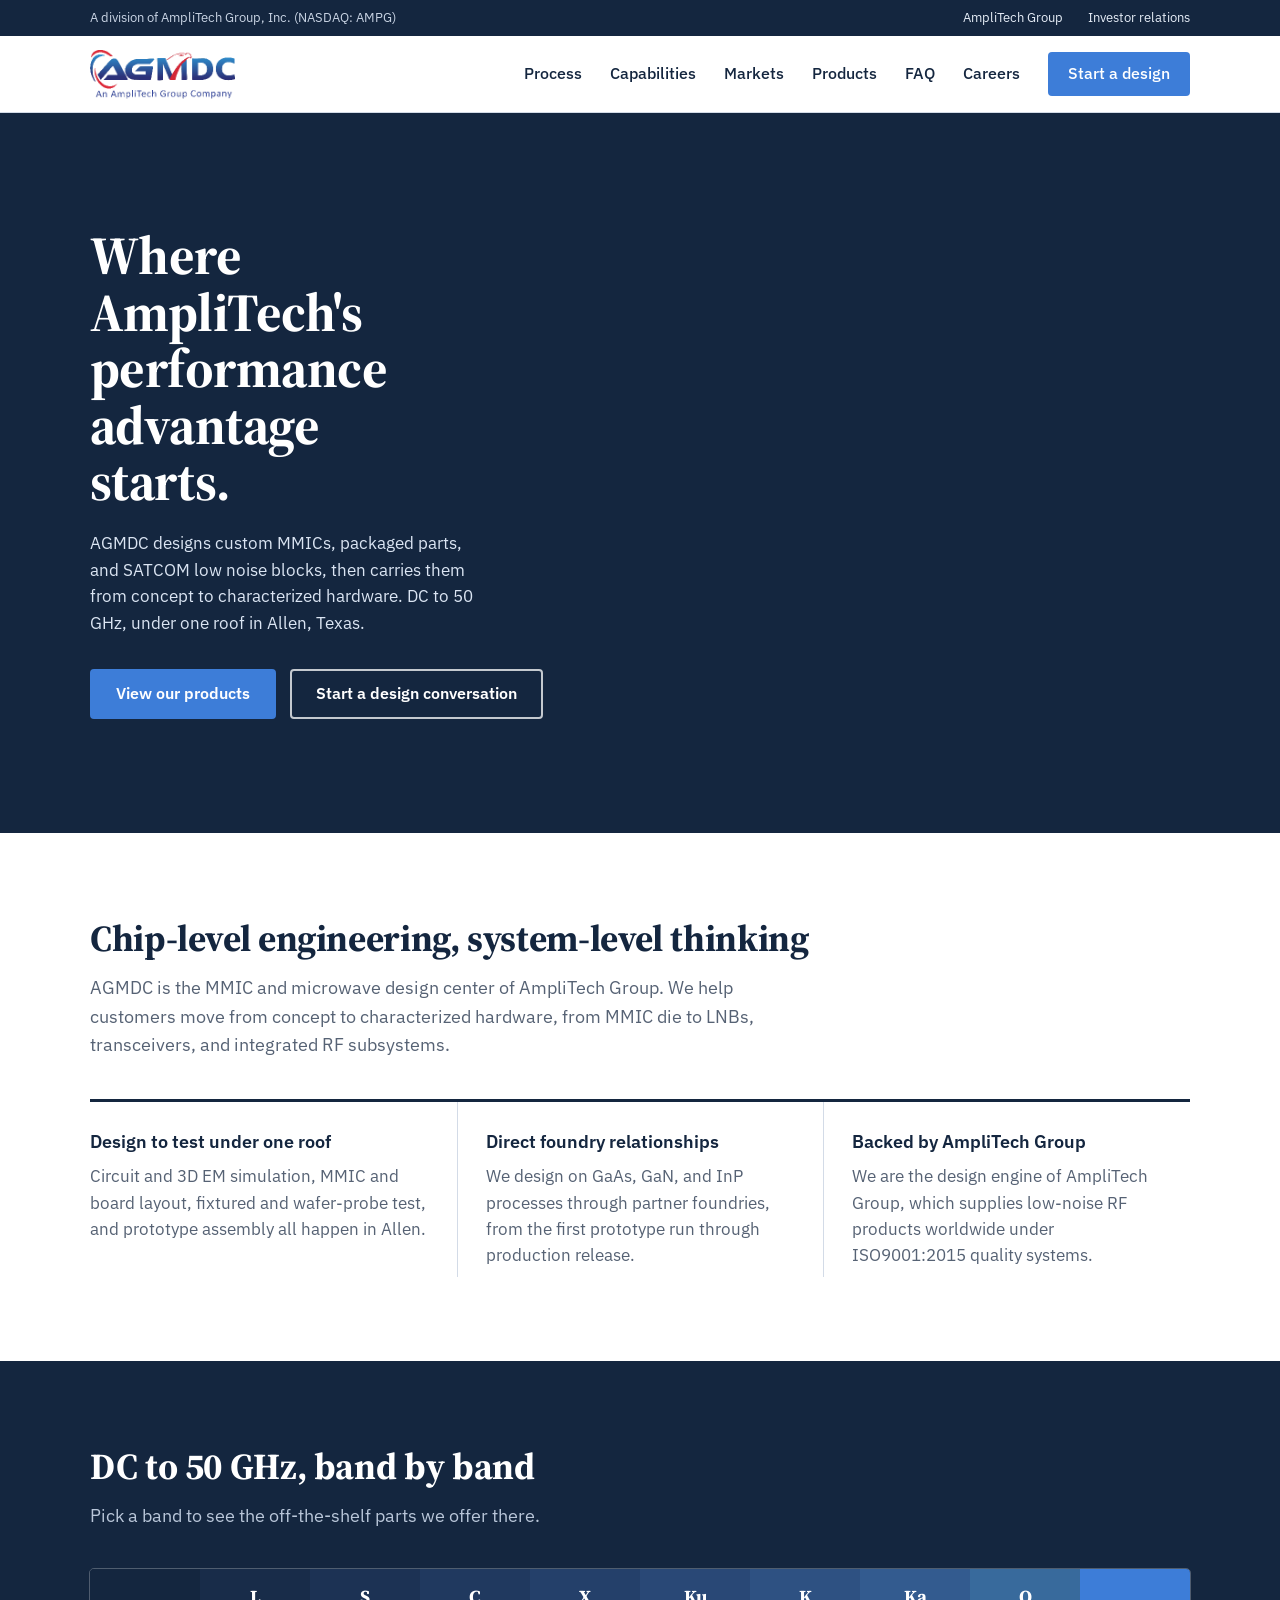
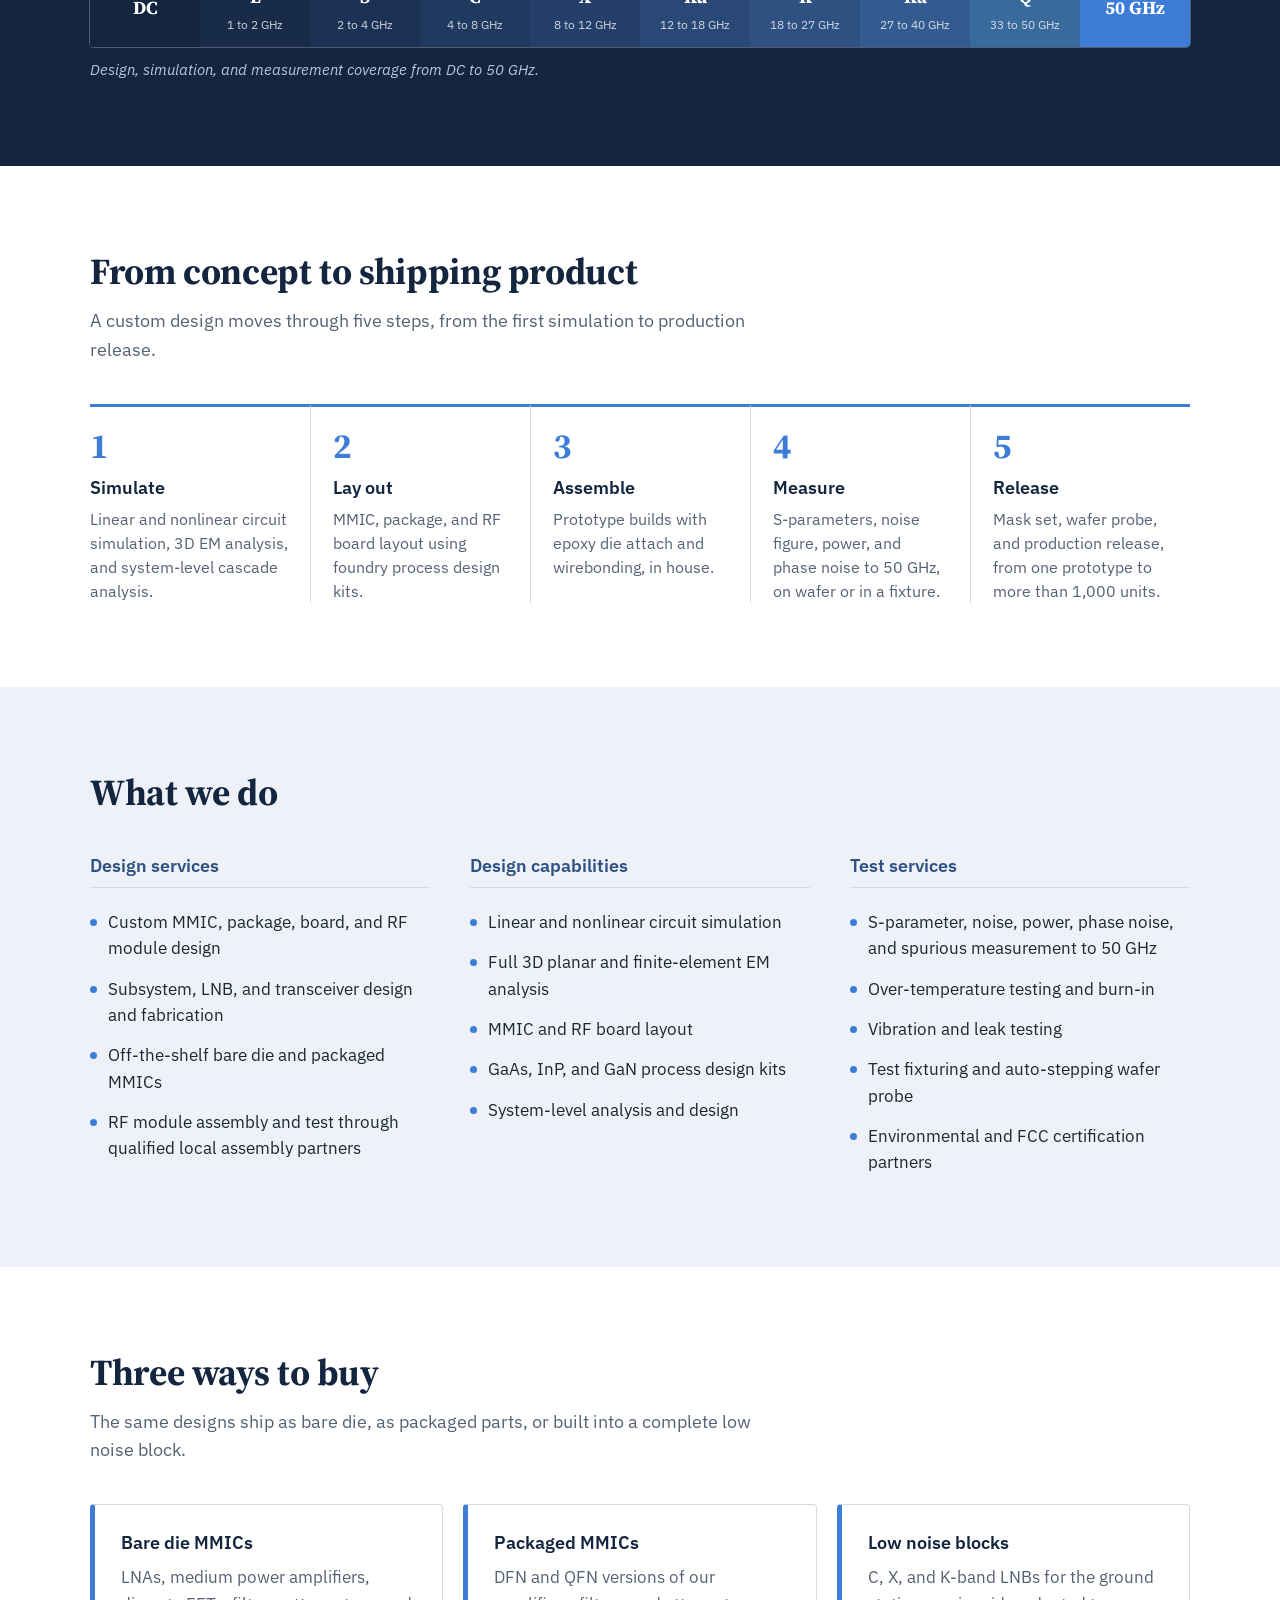
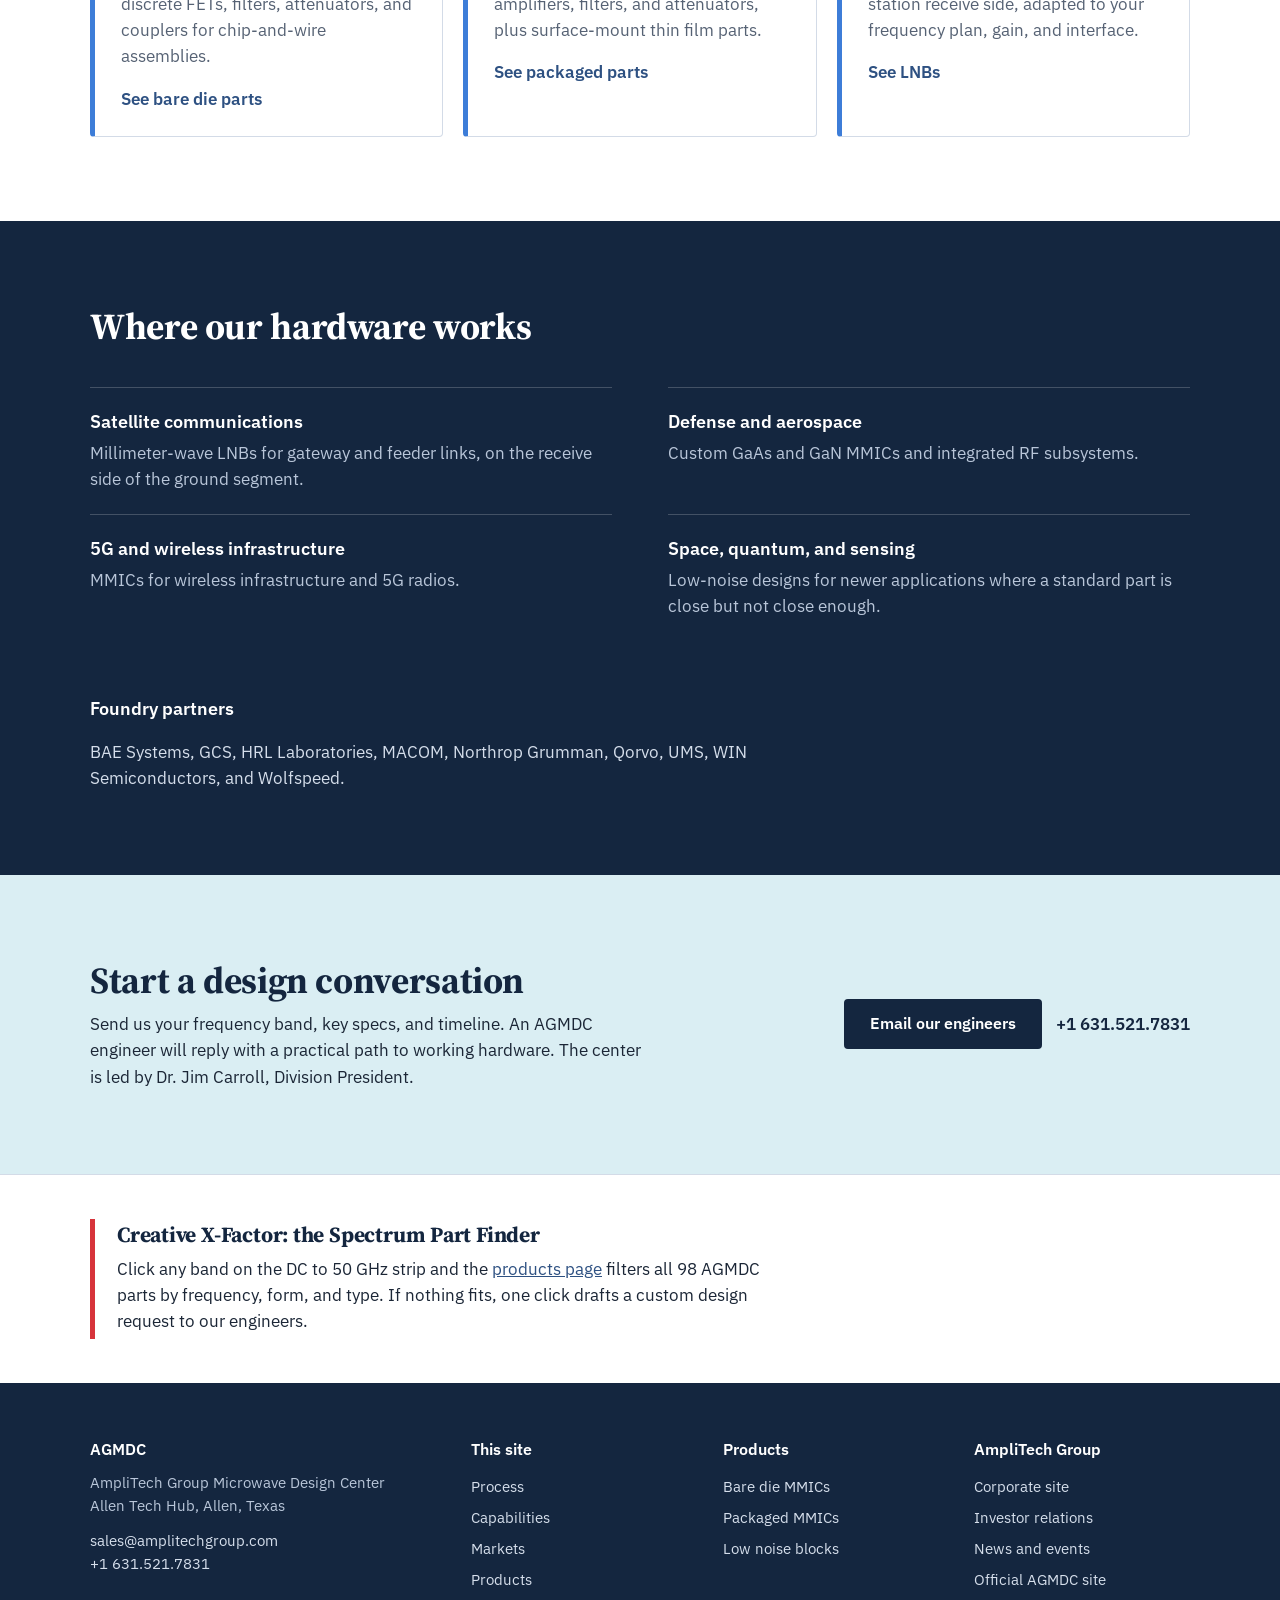
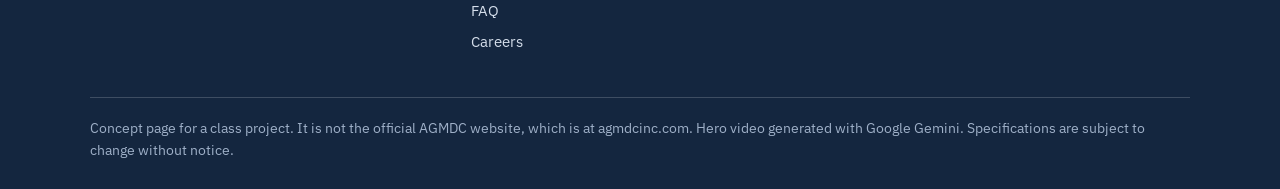
==== commit 3996a9c7: "adding in careers page and assoc material" ====
--- a/index.html
+++ b/index.html
@@ -27,11 +27,12 @@
     <div class="wrap">
       <a class="nav-logo" href="index.html"><img src="logo.png" alt="AGMDC, an AmpliTech Group company"></a>
       <nav class="nav-links" aria-label="Main">
-        <a class="hide-sm" href="#process">Process</a>
+        <a class="hide-sm hide-md" href="#process">Process</a>
         <a class="hide-sm" href="#capabilities">Capabilities</a>
-        <a class="hide-sm" href="#markets">Markets</a>
+        <a class="hide-sm hide-md" href="#markets">Markets</a>
         <a href="products.html">Products</a>
         <a class="hide-sm" href="faq.html">FAQ</a>
+        <a class="hide-sm" href="careers.html">Careers</a>
         <a class="btn btn-primary" href="mailto:sales@amplitechgroup.com?subject=AGMDC%20Design%20Consultation">Start a design</a>
       </nav>
     </div>
@@ -267,6 +268,7 @@
             <li><a href="#markets">Markets</a></li>
             <li><a href="products.html">Products</a></li>
             <li><a href="faq.html">FAQ</a></li>
+            <li><a href="careers.html">Careers</a></li>
           </ul>
         </div>
         <div>
--- a/styles.css
+++ b/styles.css
@@ -137,38 +137,45 @@
 .nav-links a.btn { padding: 12px 18px; border-bottom-width: 2px; color: var(--white); }
 .nav-links a.btn:hover { border-bottom-color: #2f6cc4; }
 
-/* ---------- Hero with background video ---------- */
+/* ---------- Hero with background video ----------
+   The video is shown whole, never cropped. On wide screens it sits against the
+   right edge at full height and the headline sits on navy to its left. */
 
 .hero {
+  --h: min(56.25vw, 720px);            /* hero height: 16:9 of the page width, capped */
+  --vw: calc(var(--h) * 16 / 9);       /* width of the uncropped video at that height */
   position: relative;
   background: var(--navy);
   color: var(--white);
-  min-height: min(78vh, 720px);
-  display: flex;
-  align-items: flex-end;
+  height: var(--h);
+  display: flex;
+  align-items: center;
   overflow: hidden;
 }
 .hero video {
   position: absolute;
-  inset: 0;
-  width: 100%;
+  top: 0;
+  right: 0;
+  width: var(--vw);
   height: 100%;
-  object-fit: cover;
+  object-fit: contain;
 }
 .hero::after {
   content: "";
   position: absolute;
   inset: 0;
-  background:
-    linear-gradient(90deg, rgba(20, 38, 63, 0.9) 0%, rgba(20, 38, 63, 0.62) 38%, rgba(20, 38, 63, 0.08) 72%),
-    linear-gradient(0deg, rgba(20, 38, 63, 0.7) 0%, rgba(20, 38, 63, 0) 40%);
-}
-.hero .wrap { position: relative; z-index: 2; padding-top: 96px; padding-bottom: 72px; }
-.hero h1 { color: var(--white); max-width: 14ch; }
+  background: linear-gradient(90deg,
+    rgba(20, 38, 63, 1) 0,
+    rgba(20, 38, 63, 1) calc(100% - var(--vw)),
+    rgba(20, 38, 63, 0.8) calc(100% - var(--vw) + 9%),
+    rgba(20, 38, 63, 0) calc(100% - var(--vw) + 44%));
+}
+.hero .wrap { position: relative; z-index: 2; padding-top: 32px; padding-bottom: 32px; }
+.hero h1 { color: var(--white); max-width: 13ch; font-size: clamp(2rem, 4.2vw, 3.6rem); }
 .hero p {
-  margin-top: 22px;
-  max-width: 50ch;
-  font-size: 1.18rem;
+  margin-top: 20px;
+  max-width: 40ch;
+  font-size: 1.08rem;
   color: #dbe5f3;
 }
 .hero-actions { display: flex; flex-wrap: wrap; gap: 14px; margin-top: 32px; }
@@ -577,8 +584,95 @@
   .markets { grid-template-columns: 1fr; }
   .seg { display: flex; flex-wrap: wrap; }
   .seg button { flex: 1 1 auto; }
-  .hero .wrap { padding-top: 72px; padding-bottom: 48px; }
-  .hero::after {
-    background: linear-gradient(0deg, rgba(20, 38, 63, 0.92) 0%, rgba(20, 38, 63, 0.55) 60%, rgba(20, 38, 63, 0.25) 100%);
-  }
-}
+}
+
+@media (max-width: 900px) {
+  /* Stack: whole video on top, headline underneath. */
+  .hero { height: auto; display: block; }
+  .hero video { position: static; width: 100%; height: auto; aspect-ratio: 16 / 9; }
+  .hero::after { display: none; }
+  .hero .wrap { padding-top: 32px; padding-bottom: 44px; }
+  .hero h1 { max-width: 16ch; }
+}
+
+/* ---------- Careers: listing page and job pages ---------- */
+
+.btn-outline { background: var(--white); color: var(--navy); border-color: var(--navy); }
+.btn-outline:hover { background: var(--navy); color: var(--white); }
+
+.openings { padding: 56px 0 72px; }
+.openings .lede { margin-top: 10px; }
+.job-list { margin-top: 28px; border-top: 3px solid var(--navy); }
+.job-card {
+  display: grid;
+  grid-template-columns: minmax(0, 1fr) auto;
+  gap: 16px 48px;
+  align-items: start;
+  padding: 30px 0;
+  border-bottom: 1px solid var(--line);
+}
+.job-card h3 { font-family: var(--serif); font-size: 1.5rem; font-weight: 700; }
+.job-card h3 a { color: var(--navy); text-decoration: none; }
+.job-card h3 a:hover { color: var(--blue-deep); text-decoration: underline; }
+.job-facts {
+  list-style: none;
+  margin: 8px 0 0;
+  padding: 0;
+  display: flex;
+  flex-wrap: wrap;
+  gap: 4px 26px;
+  font-size: 0.95rem;
+  color: var(--muted);
+}
+.job-facts strong { color: var(--navy); font-weight: 600; }
+.job-card p { margin-top: 12px; max-width: 66ch; }
+.job-card .actions { display: flex; flex-direction: column; gap: 10px; min-width: 168px; text-align: center; }
+.job-empty, .job-fallback { padding: 26px 0; }
+.job-fallback { margin: 0; padding-left: 20px; }
+.apply-note { margin-top: 22px; font-size: 0.93rem; color: var(--muted); max-width: 70ch; }
+
+.crumbs { font-size: 0.9rem; margin: 0 0 14px; }
+.page-head .crumbs { margin-top: 0; }
+.crumbs a { color: #c9d4e4; }
+
+.job-layout {
+  display: grid;
+  grid-template-columns: minmax(0, 1fr) 320px;
+  gap: 56px;
+  align-items: start;
+  padding: 52px 0 76px;
+}
+.job-body h2 { font-size: 1.45rem; margin-top: 38px; }
+.job-body h2:first-child { margin-top: 0; }
+.job-body p { margin-top: 12px; max-width: 68ch; }
+.job-body ul { margin: 12px 0 0; padding-left: 20px; max-width: 68ch; }
+.job-body li { padding: 4px 0; }
+.job-body li::marker { color: var(--blue); }
+.job-side {
+  position: sticky;
+  top: 100px;
+  background: var(--panel);
+  border-top: 5px solid var(--blue);
+  border-radius: 4px;
+  padding: 24px;
+}
+.job-side dl { margin: 0 0 6px; }
+.job-side dt { font-size: 0.82rem; font-weight: 600; color: var(--muted); }
+.job-side dd { margin: 2px 0 14px; font-weight: 500; color: var(--navy); }
+.job-side .btn { display: block; text-align: center; }
+.job-side-note { margin-top: 12px; font-size: 0.86rem; color: var(--muted); }
+.job-side a.small { display: block; margin-top: 12px; font-size: 0.93rem; }
+
+@media (max-width: 900px) {
+  .job-layout { grid-template-columns: 1fr; gap: 36px; padding: 36px 0 56px; }
+  .job-side { position: static; order: -1; }
+  .job-card { grid-template-columns: 1fr; }
+  .job-card .actions { flex-direction: row; flex-wrap: wrap; }
+  .job-card .actions .btn { flex: 1 1 140px; }
+}
+
+/* Medium screens: drop the secondary menu links so the menu fits on one line. */
+@media (max-width: 1000px) {
+  .nav-links a.hide-md { display: none; }
+  .nav-links { gap: 22px; }
+}
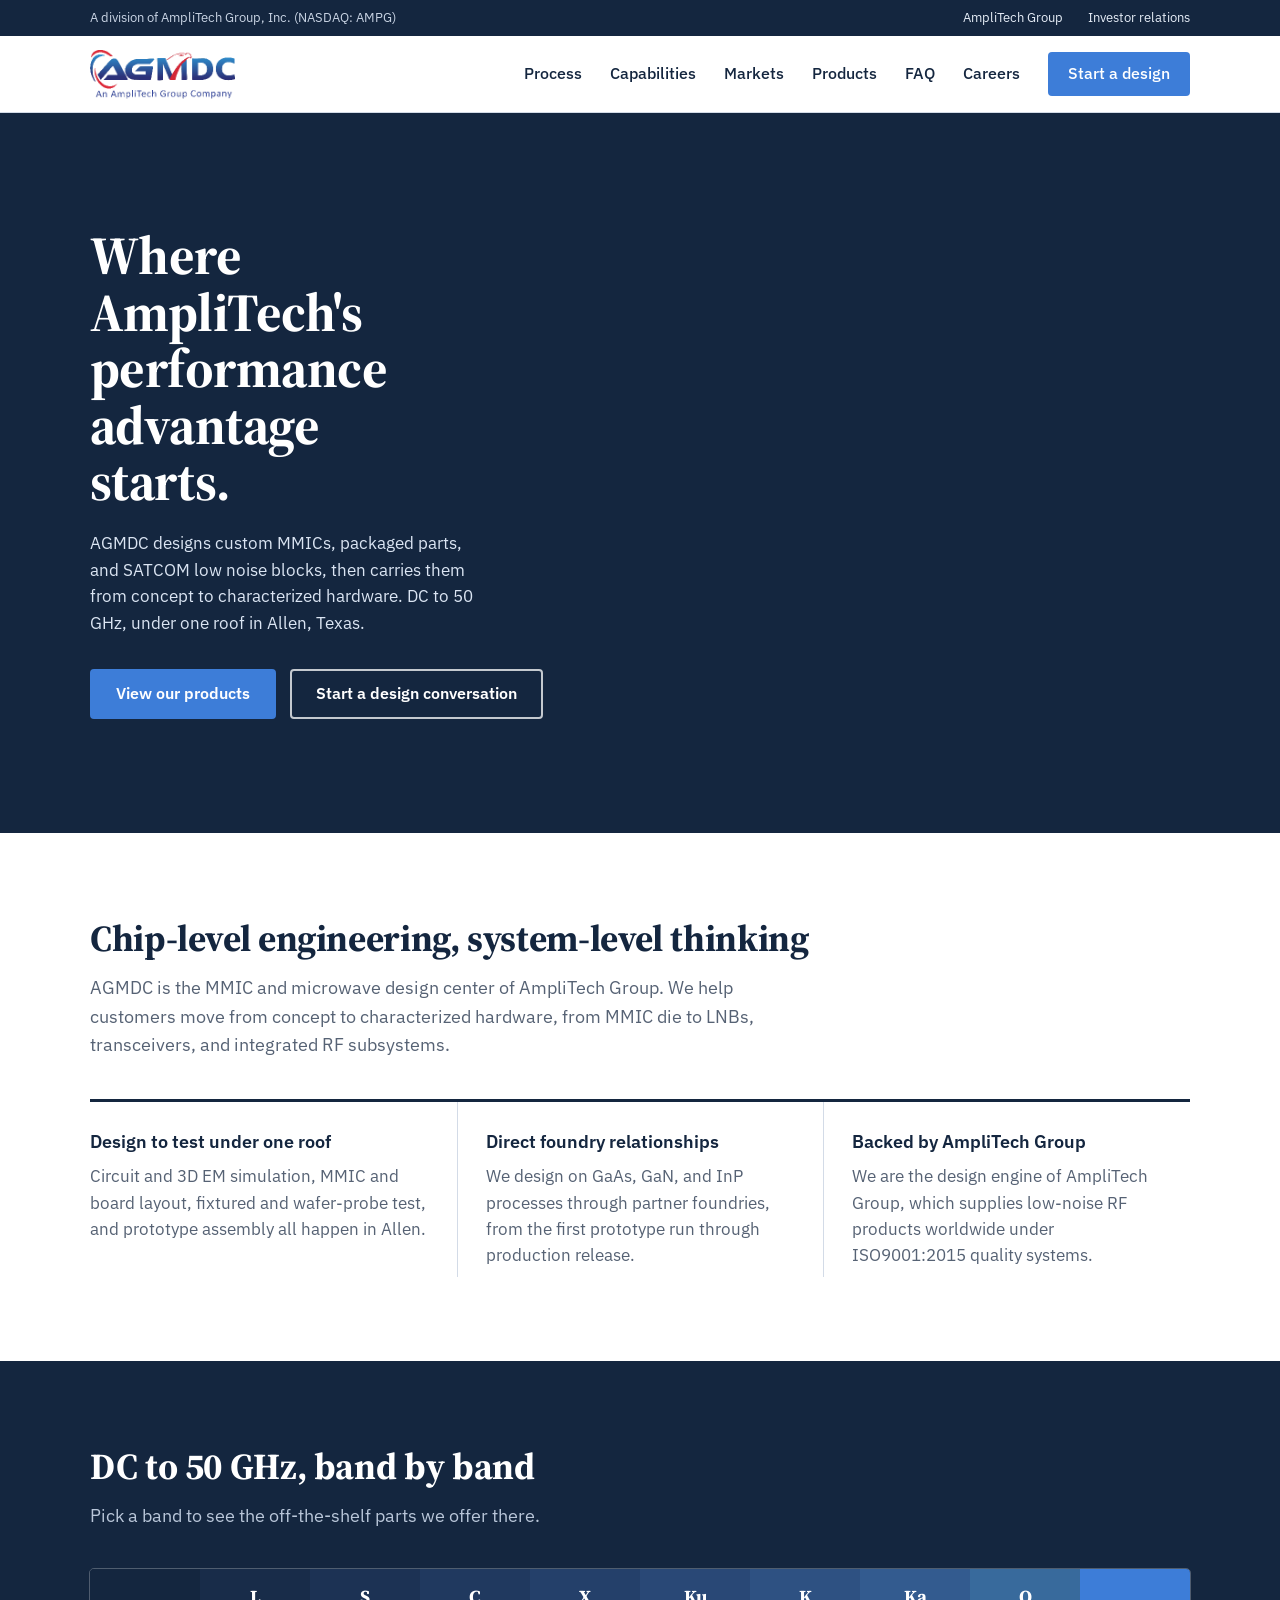
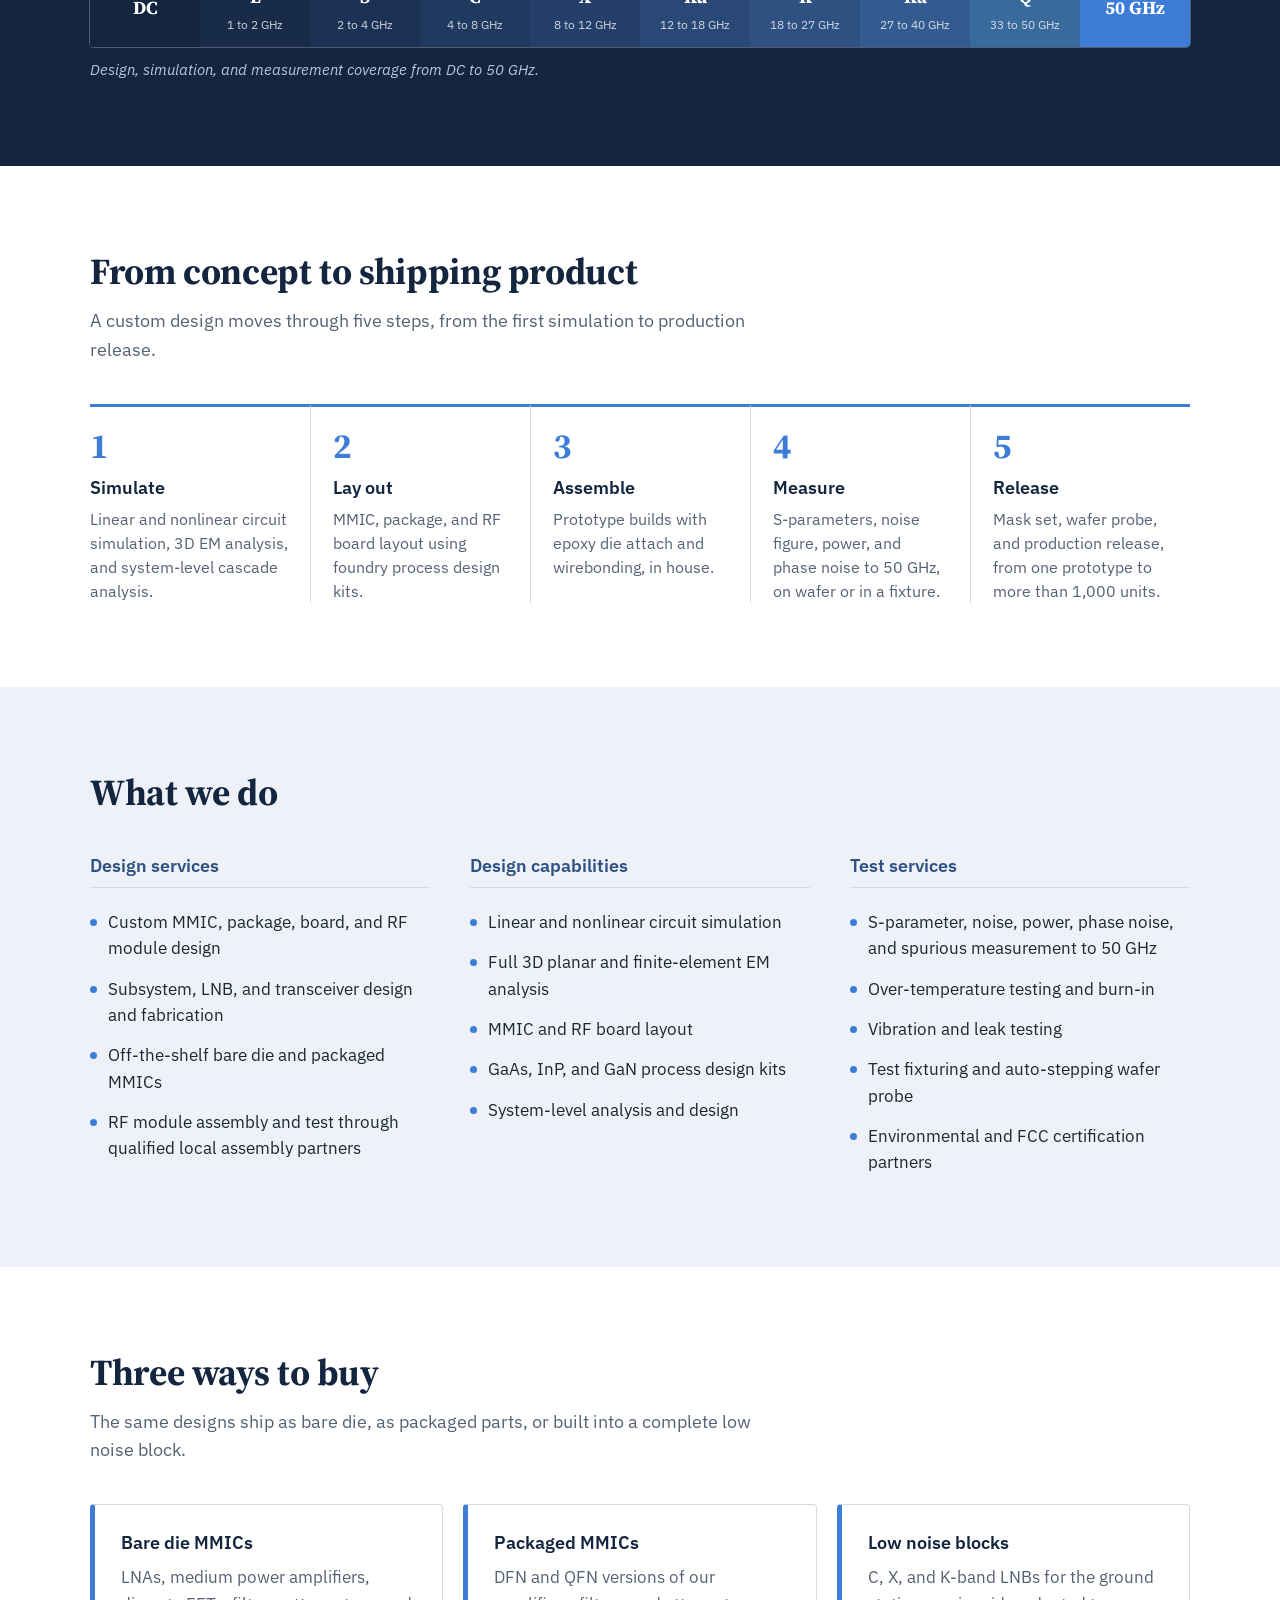
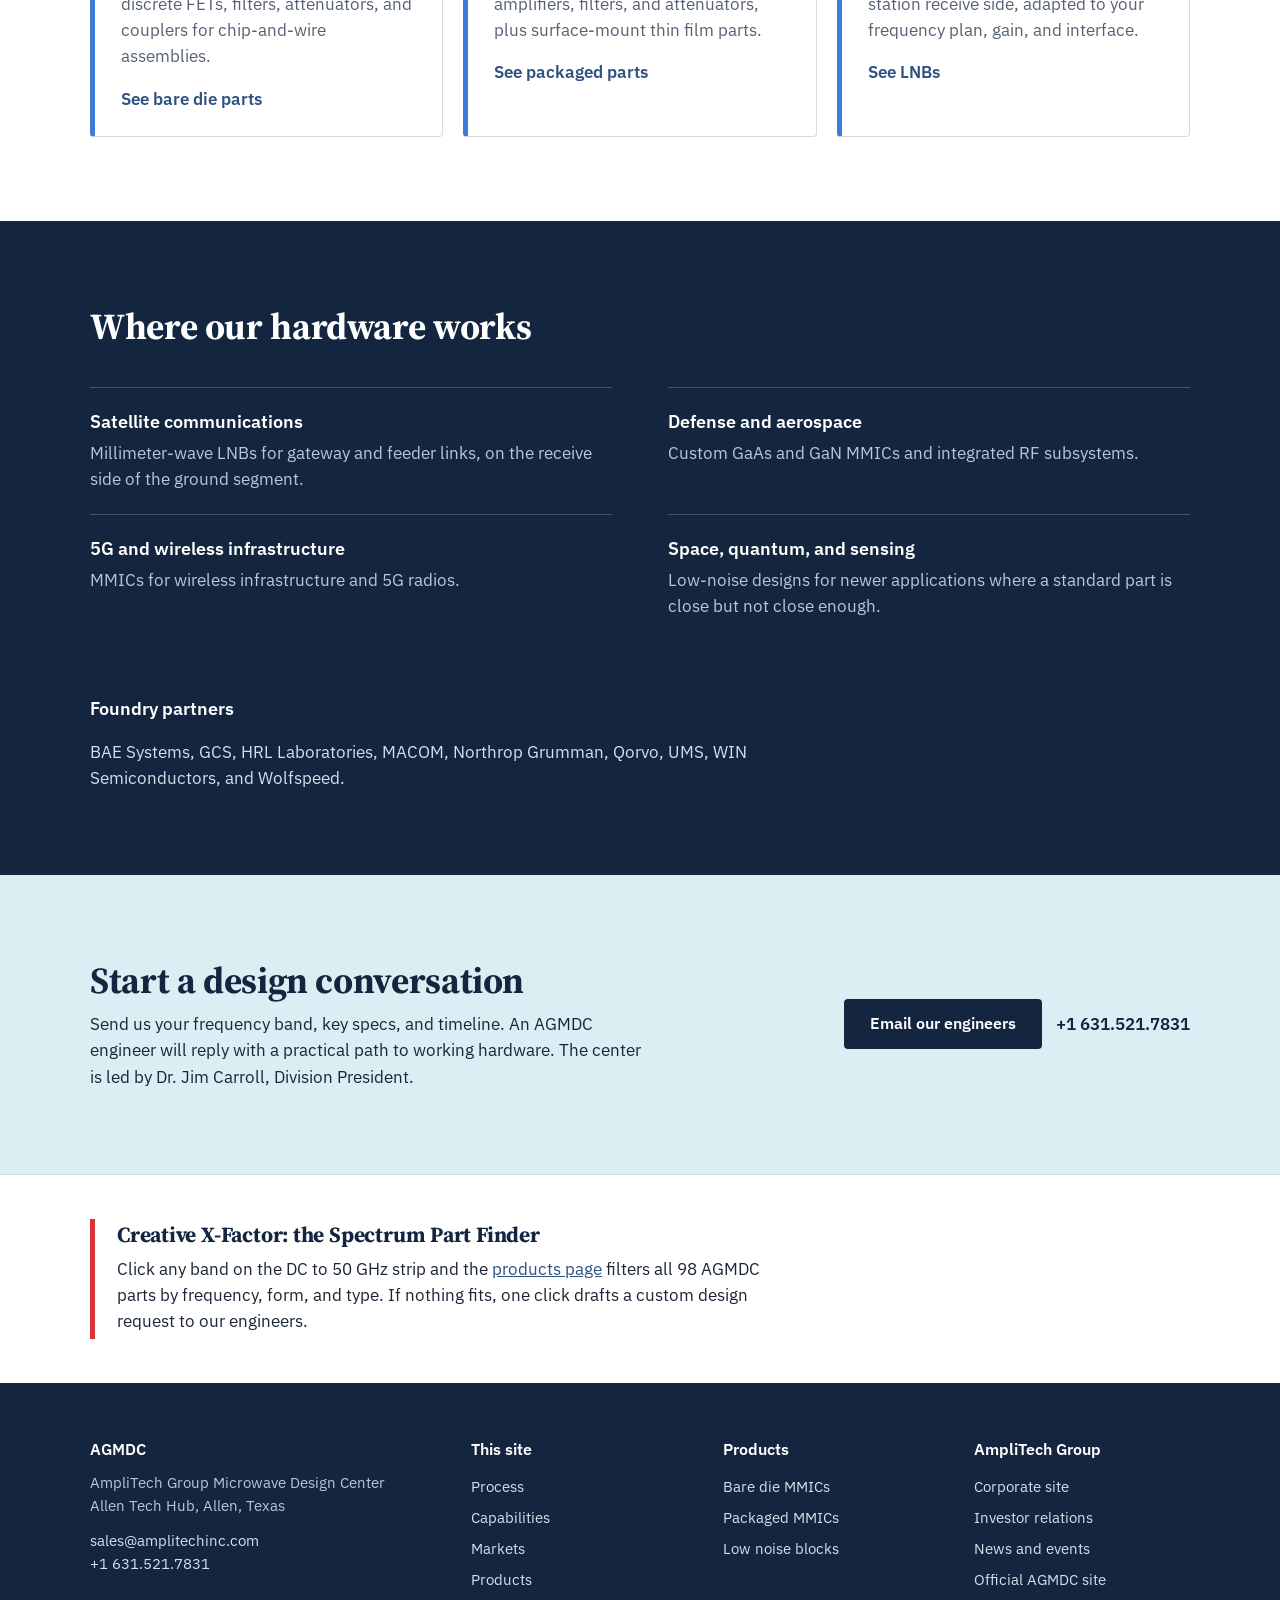
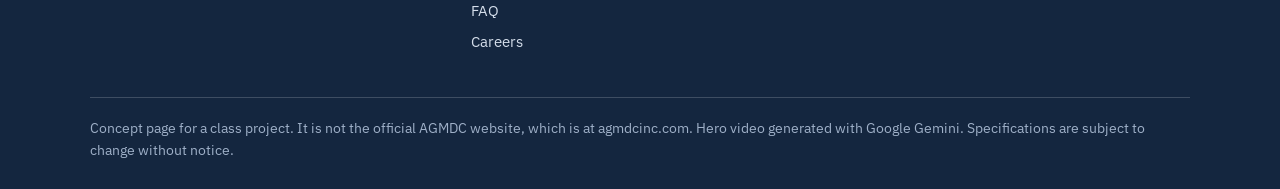
==== commit 06965f63: "updating structure Sitemap, new email for sales, and breaking careers page up" ====
--- a/index.html
+++ b/index.html
@@ -6,10 +6,47 @@
   <meta name="robots" content="noindex">
   <title>AGMDC | AmpliTech Group Microwave Design Center</title>
   <meta name="description" content="Concept page for AGMDC, the MMIC and microwave design center of AmpliTech Group. Custom MMICs, packaged parts, and SATCOM low noise blocks from concept to characterized hardware.">
+  <link rel="canonical" href="https://jimcarroll-ag.github.io/AGMDC_ConceptLandingPage/">
   <link rel="preconnect" href="https://fonts.googleapis.com">
   <link rel="preconnect" href="https://fonts.gstatic.com" crossorigin>
   <link href="https://fonts.googleapis.com/css2?family=IBM+Plex+Sans:ital,wght@0,400;0,500;0,600;1,400&family=Source+Serif+4:wght@700&display=swap" rel="stylesheet">
   <link rel="stylesheet" href="styles.css">
+  <!-- Structured data: company details. Keep these in step with the visible text on this page. -->
+  <script type="application/ld+json">
+  {
+    "@context": "https://schema.org",
+    "@type": "Organization",
+    "@id": "https://jimcarroll-ag.github.io/AGMDC_ConceptLandingPage/#organization",
+    "name": "AGMDC",
+    "alternateName": "AmpliTech Group Microwave Design Center",
+    "description": "AGMDC is the MMIC and microwave design center of AmpliTech Group. AGMDC designs custom MMICs, packaged parts, and SATCOM low noise blocks, then carries them from concept to characterized hardware, from DC to 50 GHz.",
+    "url": "https://jimcarroll-ag.github.io/AGMDC_ConceptLandingPage/",
+    "logo": "https://jimcarroll-ag.github.io/AGMDC_ConceptLandingPage/logo.png",
+    "email": "sales@amplitechinc.com",
+    "telephone": "+1-631-521-7831",
+    "address": {
+      "@type": "PostalAddress",
+      "addressLocality": "Allen",
+      "addressRegion": "TX",
+      "addressCountry": "US"
+    },
+    "parentOrganization": {
+      "@type": "Corporation",
+      "name": "AmpliTech Group, Inc.",
+      "url": "https://www.amplitechgroup.com",
+      "tickerSymbol": "NASDAQ: AMPG"
+    },
+    "employee": {
+      "@type": "Person",
+      "name": "Jim Carroll",
+      "honorificPrefix": "Dr.",
+      "jobTitle": "Division President"
+    },
+    "sameAs": [
+      "https://www.agmdcinc.com"
+    ]
+  }
+  </script>
 </head>
 <body>
 
@@ -33,7 +70,7 @@
         <a href="products.html">Products</a>
         <a class="hide-sm" href="faq.html">FAQ</a>
         <a class="hide-sm" href="careers.html">Careers</a>
-        <a class="btn btn-primary" href="mailto:sales@amplitechgroup.com?subject=AGMDC%20Design%20Consultation">Start a design</a>
+        <a class="btn btn-primary" href="mailto:sales@amplitechinc.com?subject=AGMDC%20Design%20Consultation">Start a design</a>
       </nav>
     </div>
   </header>
@@ -51,7 +88,7 @@
         <p>AGMDC designs custom MMICs, packaged parts, and SATCOM low noise blocks, then carries them from concept to characterized hardware. DC to 50 GHz, under one roof in Allen, Texas.</p>
         <div class="hero-actions">
           <a class="btn btn-primary" href="products.html">View our products</a>
-          <a class="btn btn-ghost" href="mailto:sales@amplitechgroup.com?subject=AGMDC%20Design%20Consultation">Start a design conversation</a>
+          <a class="btn btn-ghost" href="mailto:sales@amplitechinc.com?subject=AGMDC%20Design%20Consultation">Start a design conversation</a>
         </div>
       </div>
     </section>
@@ -234,7 +271,7 @@
           <p>Send us your frequency band, key specs, and timeline. An AGMDC engineer will reply with a practical path to working hardware. The center is led by Dr. Jim Carroll, Division President.</p>
         </div>
         <div class="contact-actions">
-          <a class="btn btn-navy" href="mailto:sales@amplitechgroup.com?subject=AGMDC%20Design%20Consultation">Email our engineers</a>
+          <a class="btn btn-navy" href="mailto:sales@amplitechinc.com?subject=AGMDC%20Design%20Consultation">Email our engineers</a>
           <a class="phone" href="tel:+16315217831">+1 631.521.7831</a>
         </div>
       </div>
@@ -258,7 +295,7 @@
         <div>
           <h3>AGMDC</h3>
           <p>AmpliTech Group Microwave Design Center<br>Allen Tech Hub, Allen, Texas</p>
-          <p style="margin-top:12px;"><a href="mailto:sales@amplitechgroup.com">sales@amplitechgroup.com</a><br><a href="tel:+16315217831">+1 631.521.7831</a></p>
+          <p style="margin-top:12px;"><a href="mailto:sales@amplitechinc.com">sales@amplitechinc.com</a><br><a href="tel:+16315217831">+1 631.521.7831</a></p>
         </div>
         <div>
           <h3>This site</h3>
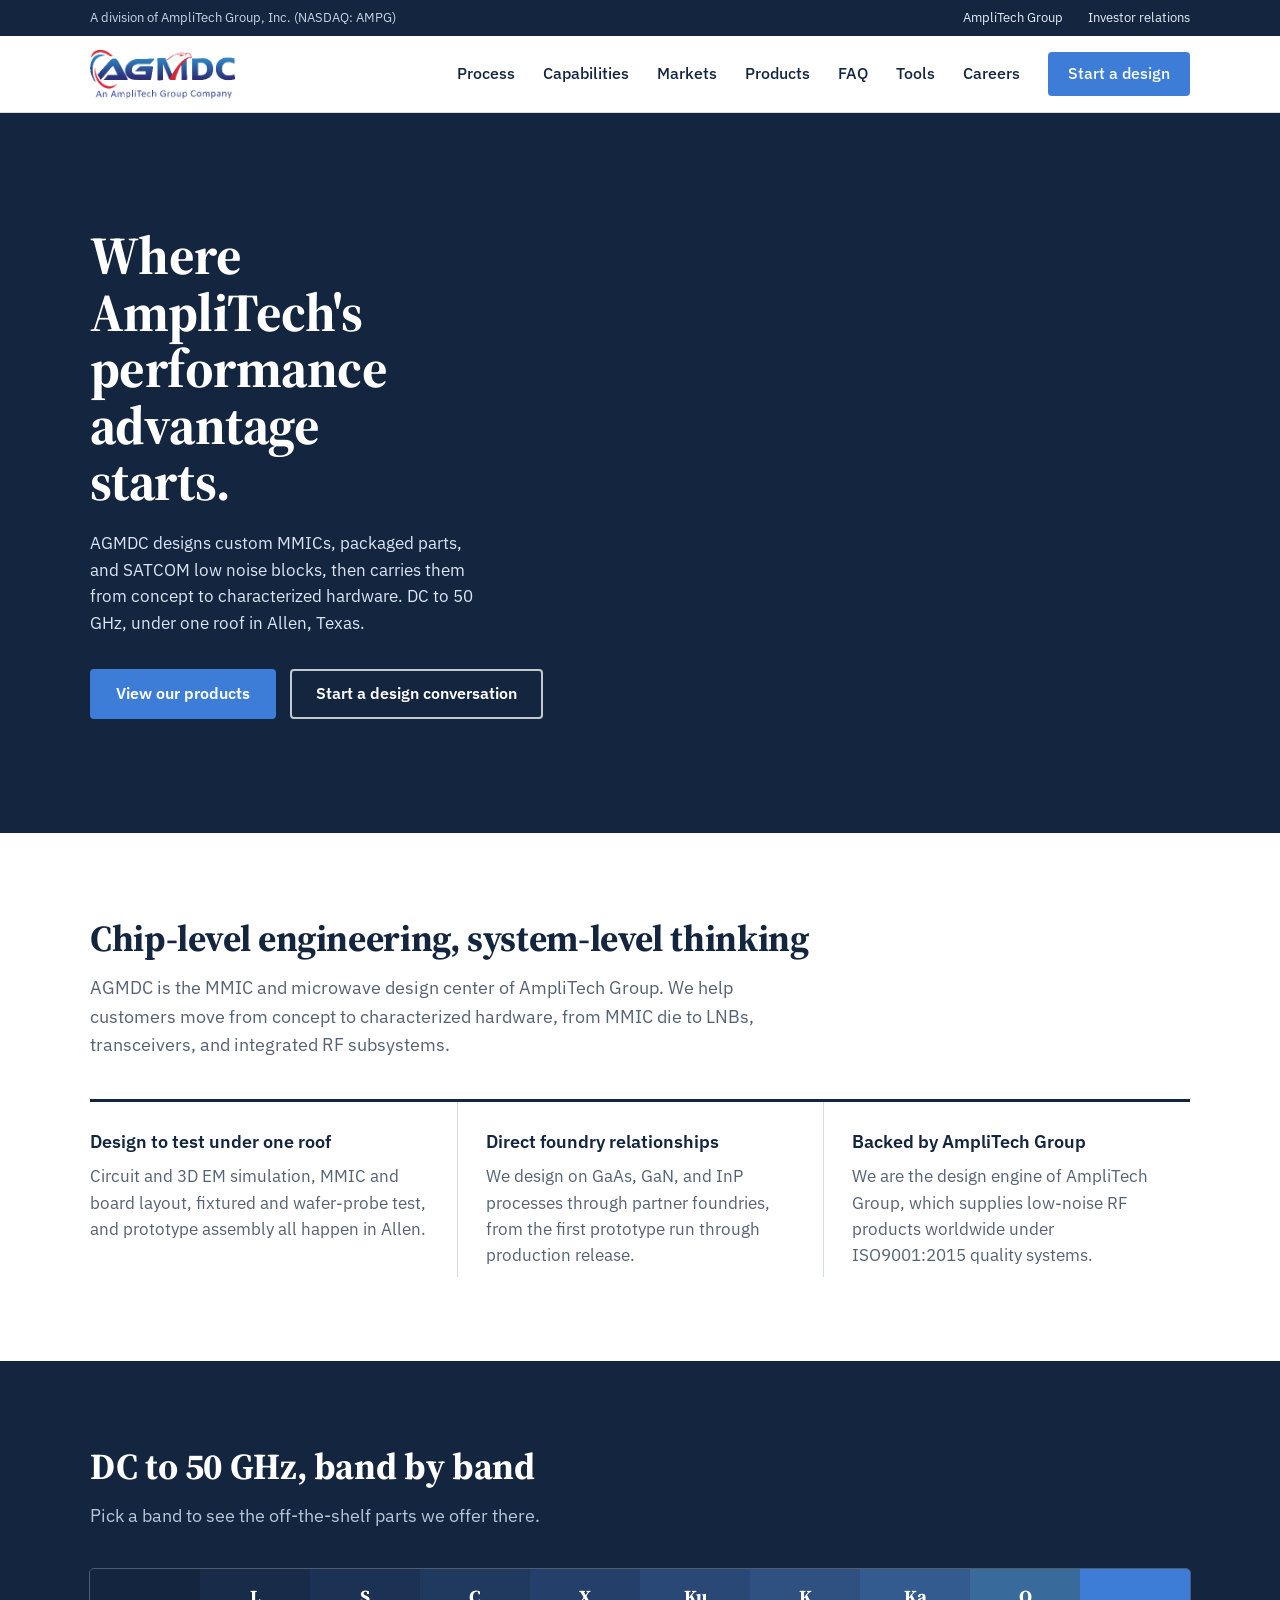
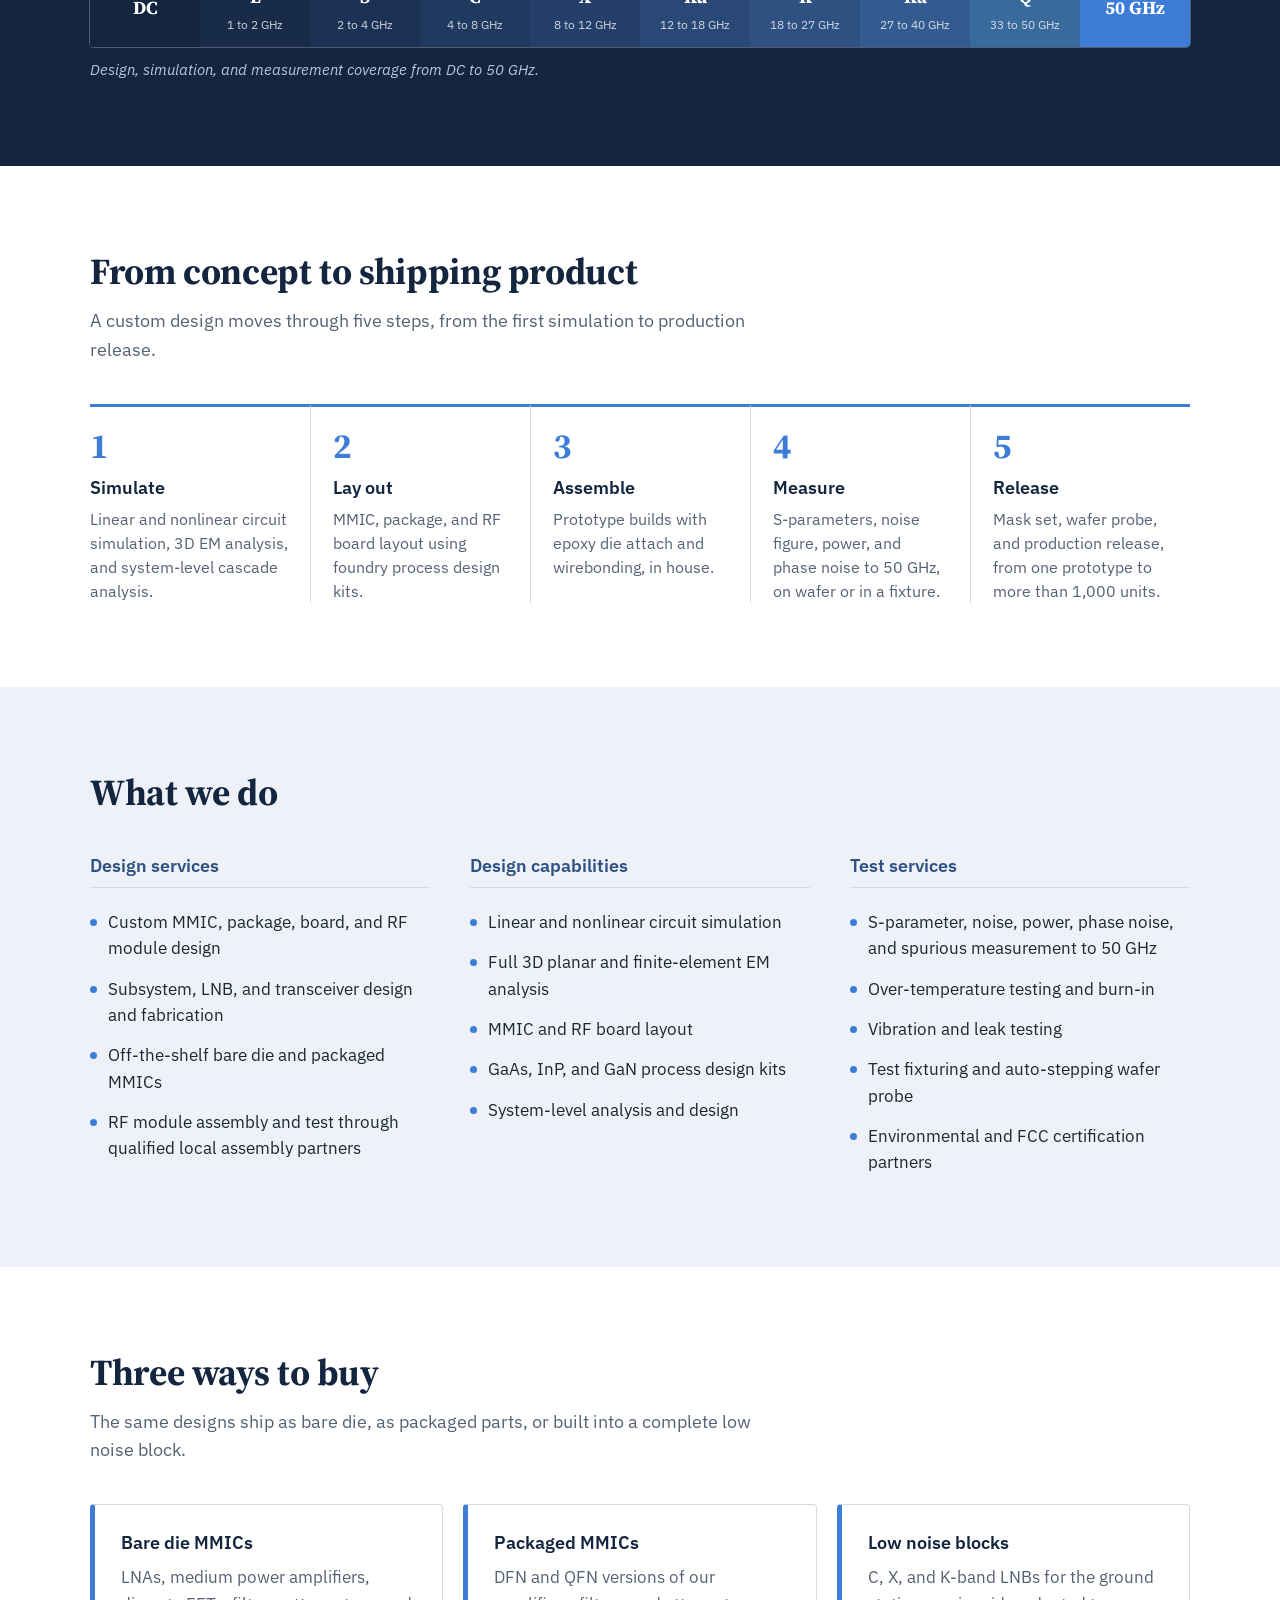
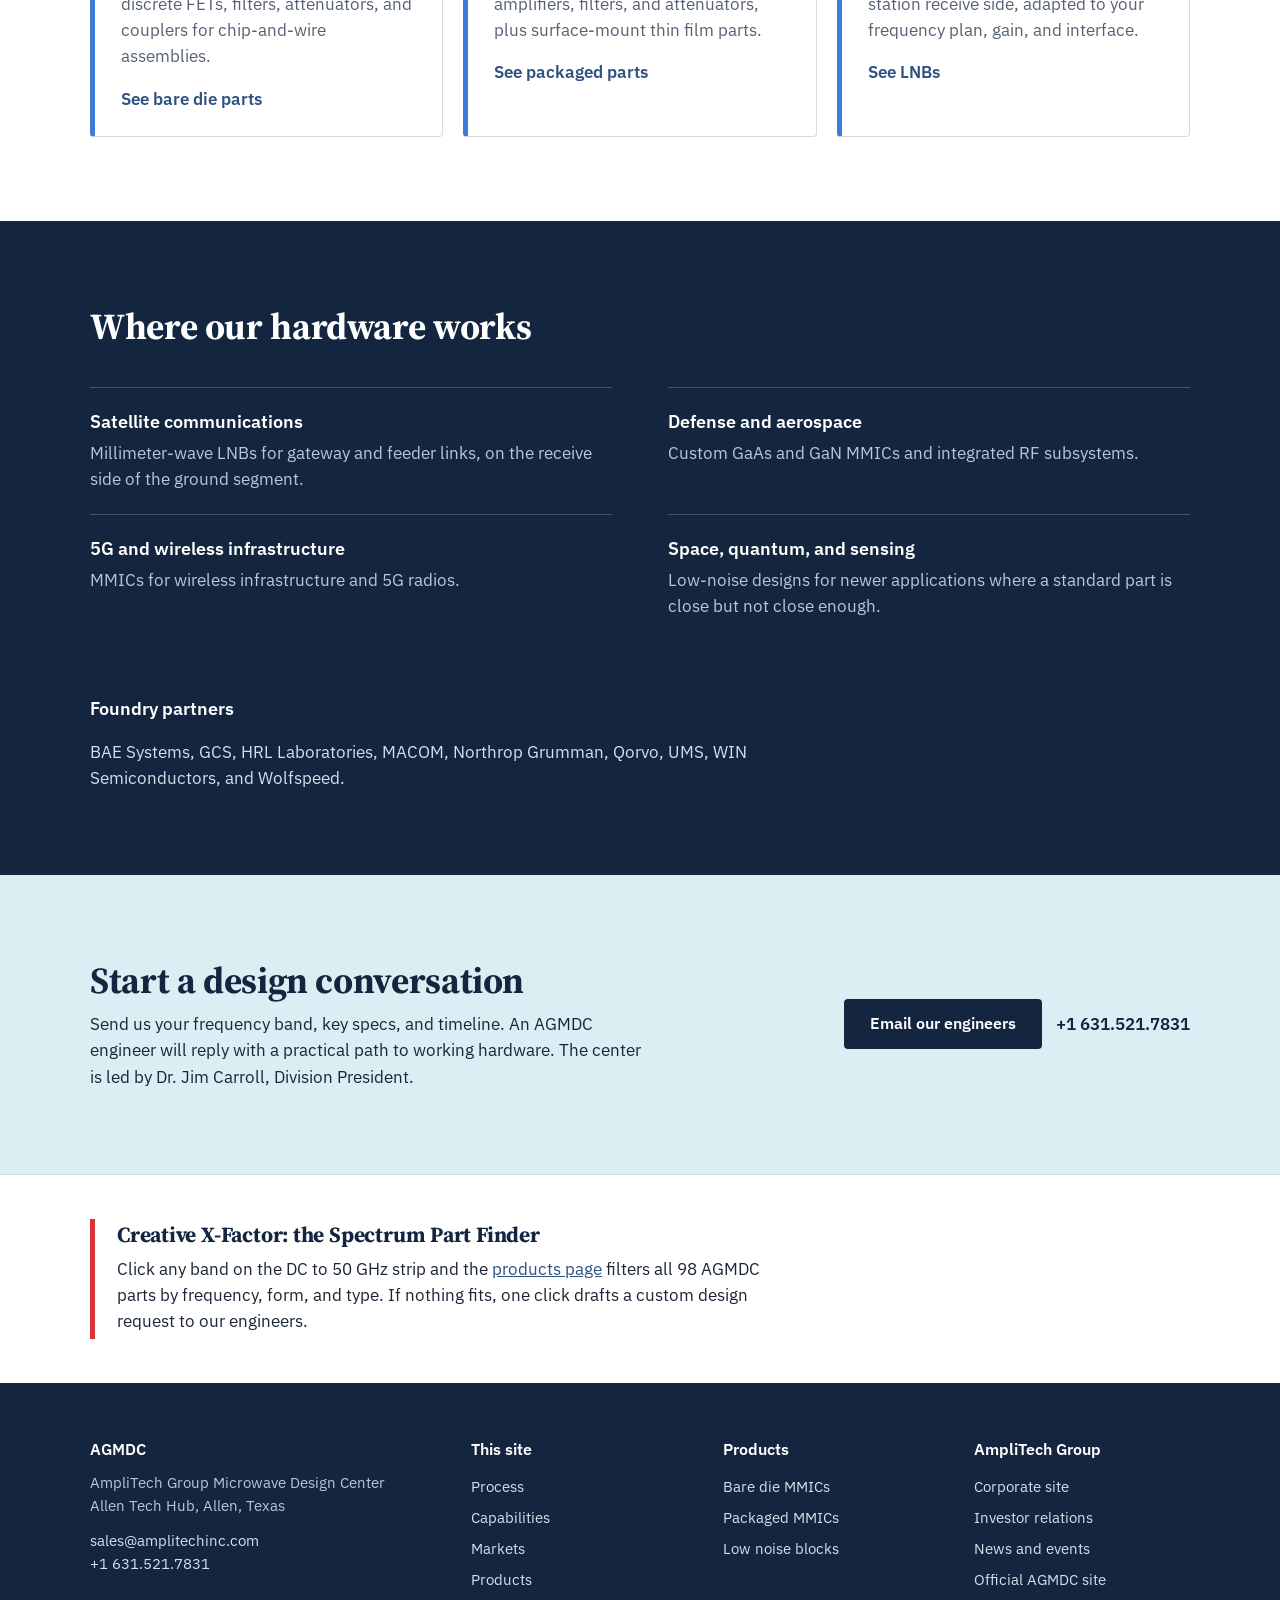
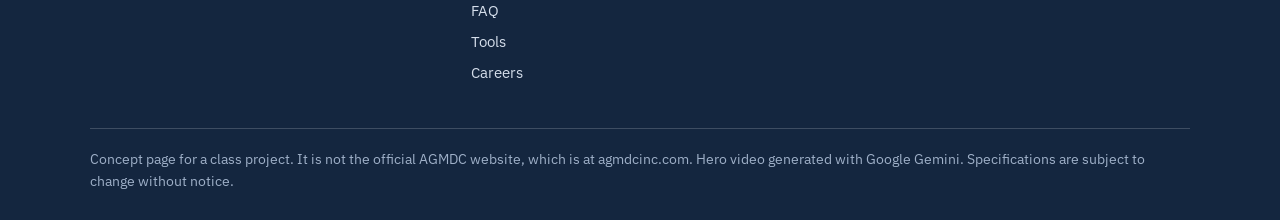
==== commit 1cdba318: "add tools, reconfig" ====
--- a/index.html
+++ b/index.html
@@ -69,6 +69,7 @@
         <a class="hide-sm hide-md" href="#markets">Markets</a>
         <a href="products.html">Products</a>
         <a class="hide-sm" href="faq.html">FAQ</a>
+        <a class="hide-sm" href="tools.html">Tools</a>
         <a class="hide-sm" href="careers.html">Careers</a>
         <a class="btn btn-primary" href="mailto:sales@amplitechinc.com?subject=AGMDC%20Design%20Consultation">Start a design</a>
       </nav>
@@ -305,6 +306,7 @@
             <li><a href="#markets">Markets</a></li>
             <li><a href="products.html">Products</a></li>
             <li><a href="faq.html">FAQ</a></li>
+            <li><a href="tools.html">Tools</a></li>
             <li><a href="careers.html">Careers</a></li>
           </ul>
         </div>
